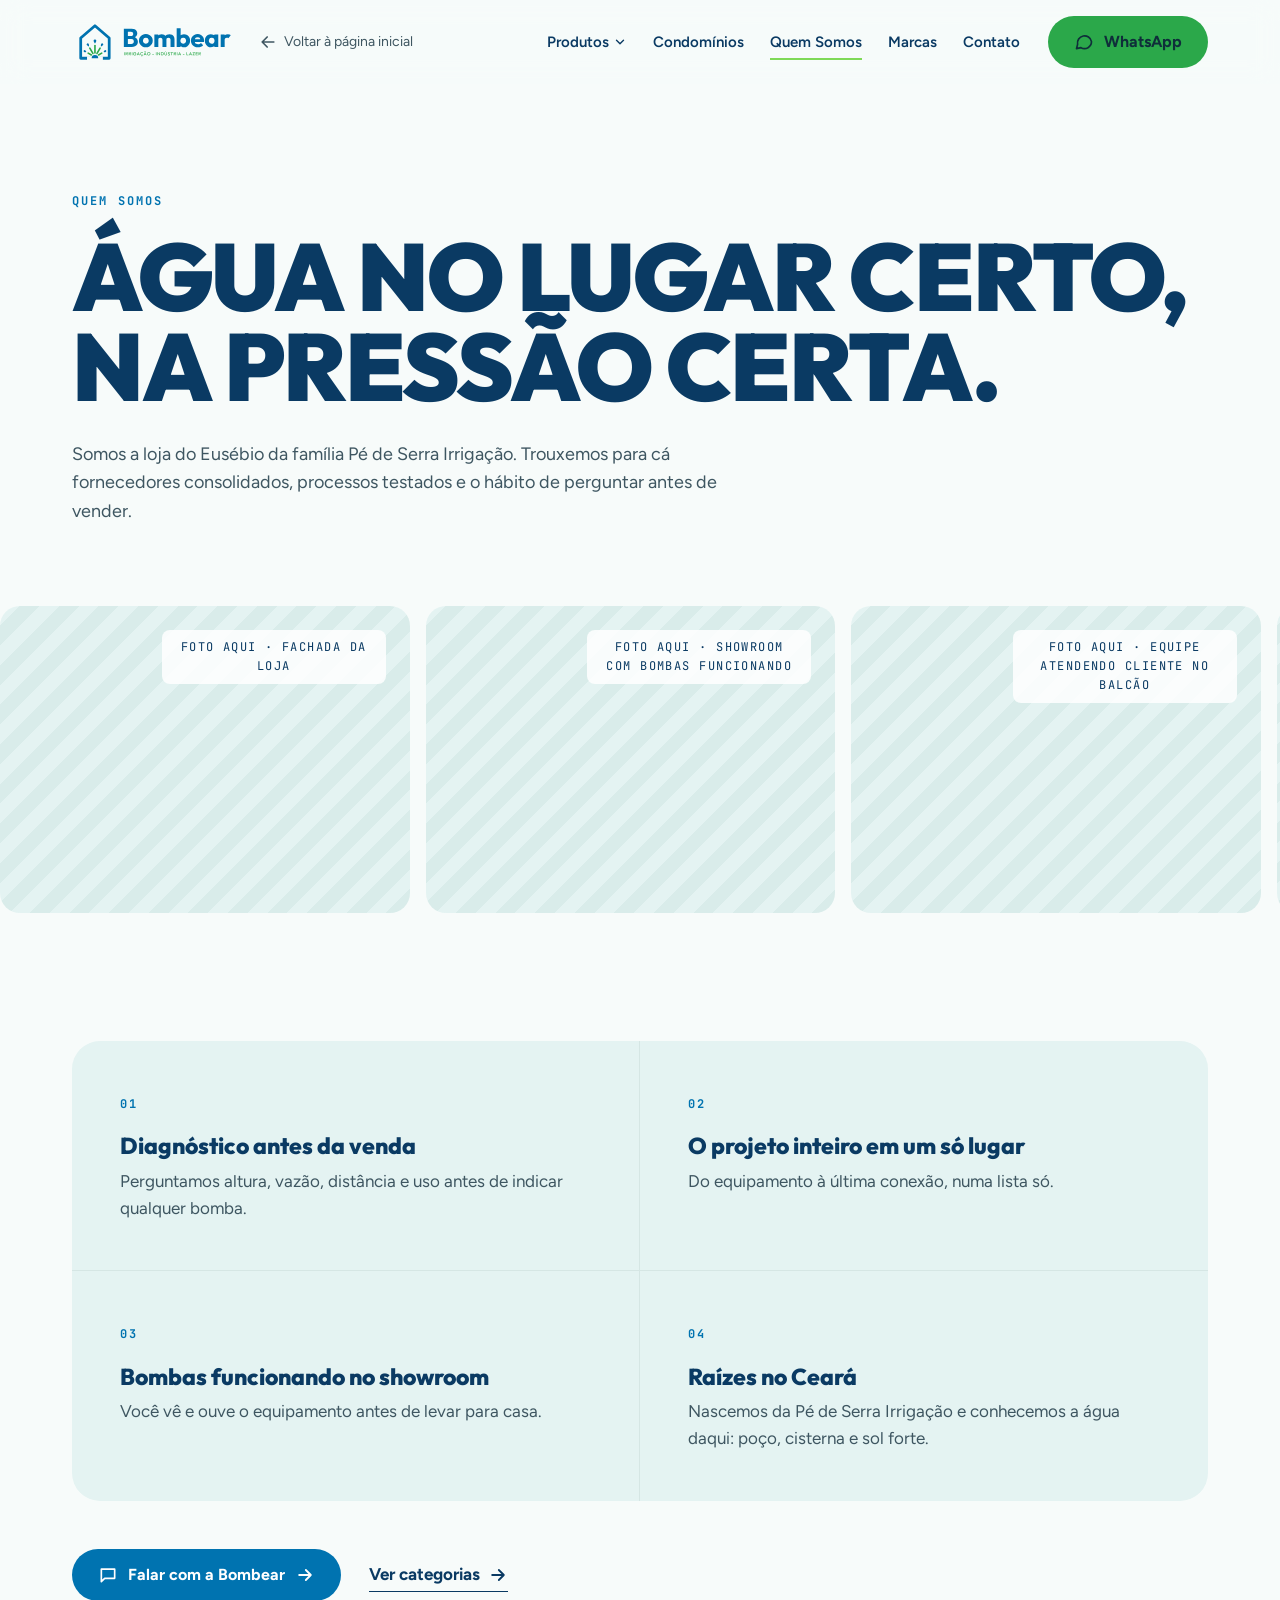
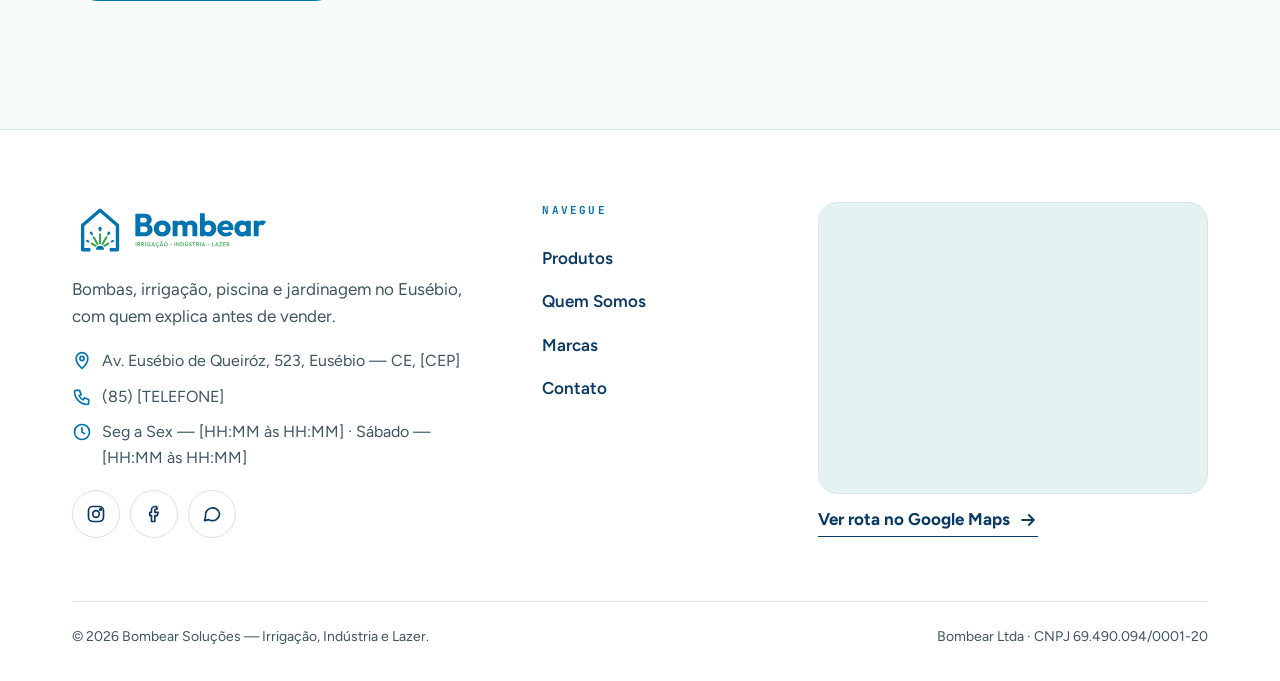
==== bombear-site/quem-somos.html @ bef69994 "Site institucional Bombear: home, Quem Somos e Condomínios Multipágina em HTML/CSS/JS puro, com todo" ====
<!doctype html>
<html lang="pt-BR">
<head>
<meta charset="utf-8">
<meta name="viewport" content="width=device-width, initial-scale=1">
<title>Quem somos · Bombear</title>
<meta name="description" content="A Bombear nasceu da Pé de Serra Irrigação.">
<link rel="icon" type="image/svg+xml" href="assets/img/simbolo-cor.svg">
<link rel="preconnect" href="https://fonts.googleapis.com">
<link rel="stylesheet" href="assets/css/style.css">
</head>
<body data-pagina="quemSomos">
<a class="sr-only" href="#conteudo">Pular para o conteúdo</a>
<div id="header"></div>
<main id="conteudo" tabindex="-1">
<noscript><p style="padding:120px 24px">Ative o JavaScript para ver o site da Bombear, ou fale com a gente pelo WhatsApp.</p></noscript>
</main>
<div id="rodape"></div>
<script src="assets/js/conteudo.js"></script>
<script src="assets/js/site.js"></script>
</body>
</html>
---- bombear-site/assets/css/style.css ----
/* Bombear — estilos.
   As cores e fontes NÃO se trocam aqui: ficam em assets/js/conteudo.js (tema)
   e chegam como variáveis CSS. Os valores abaixo são só o reserva caso o JS falhe. */

:root {
  --fundo: #F7FBFA; --fundo-suave: #E4F3F2; --rodape: #FFFFFF;
  --marinho: #0A3A63; --azul: #0073B0; --whatsapp: #2BA84A; --acento: #7ED957;
  --destaque: #2EC4D6; --texto: #3E5661; --grafite: #0F2E3A; --linha: #D5E6E4;
  --f-titulo: "Outfit", "Arial Black", sans-serif;
  --f-corpo: "Figtree", Arial, sans-serif;
  --f-mono: "JetBrains Mono", ui-monospace, monospace;
  --raio-g: 28px; --raio-m: 20px;
  --sombra: 0 24px 60px -24px rgba(10, 58, 99, .28);
  --gutter: clamp(16px, 4vw, 32px);
  --header-h: 84px;
}

*, *::before, *::after { box-sizing: border-box; }
html { scroll-behavior: smooth; scroll-padding-top: calc(var(--header-h) + 16px); -webkit-text-size-adjust: 100%; }
body { margin: 0; background: var(--fundo); color: var(--texto); font-family: var(--f-corpo); font-size: clamp(17px, 1.2vw, 19px); line-height: 1.6; overflow-x: hidden; }
img { max-width: 100%; display: block; }
a { color: inherit; }
button { font: inherit; }
:focus-visible { outline: 3px solid var(--azul); outline-offset: 3px; border-radius: 6px; }
.sr-only { position: absolute; width: 1px; height: 1px; overflow: hidden; clip: rect(0 0 0 0); white-space: nowrap; }

.container { width: 100%; max-width: 1200px; margin-inline: auto; padding-inline: var(--gutter); }
.secao { padding-block: clamp(72px, 10vw, 136px); }

/* ---------- Tipografia ---------- */
.titulo-g { font-family: var(--f-titulo); font-weight: 900; text-transform: uppercase; letter-spacing: -0.02em; line-height: .95; color: var(--marinho); margin: 0; font-size: clamp(44px, 7.4vw, 112px); }
.titulo-m { font-family: var(--f-titulo); font-weight: 900; text-transform: uppercase; letter-spacing: -0.015em; line-height: .98; color: var(--marinho); margin: 0; font-size: clamp(36px, 5.2vw, 76px); }
.titulo-p { font-family: var(--f-titulo); font-weight: 800; color: var(--marinho); margin: 0; font-size: clamp(20px, 1.8vw, 24px); line-height: 1.2; }
.eyebrow { font-family: var(--f-mono); font-size: 12px; font-weight: 700; letter-spacing: .18em; text-transform: uppercase; color: var(--azul); margin: 0 0 20px; display: inline-flex; align-items: center; gap: 12px; }
.eyebrow--traco::before { content: ""; width: 32px; height: 2px; background: var(--destaque); }
.lead { max-width: 38ch; font-size: clamp(18px, 1.4vw, 20px); margin: 0; }

/* ---------- Botões ---------- */
.btn { display: inline-flex; align-items: center; justify-content: center; gap: 10px; min-height: 52px; padding: 0 26px; border-radius: 999px; border: 0; font-weight: 700; font-size: 16px; text-decoration: none; cursor: pointer; transition: transform .25s ease, box-shadow .25s ease, background-color .25s; }
.btn:hover { transform: translateY(-2px); box-shadow: 0 12px 24px -12px rgba(10, 58, 99, .45); }
.btn .seta { transition: transform .25s ease; }
.btn:hover .seta { transform: translateX(4px); }
.btn--azul { background: var(--azul); color: #fff; }
.btn--whats { background: var(--whatsapp); color: var(--grafite); }
.btn--acento { background: var(--acento); color: var(--grafite); }
.btn--claro { background: #fff; color: var(--marinho); }
.link-seta { position: relative; display: inline-flex; align-items: center; gap: 8px; font-weight: 700; color: var(--marinho); text-decoration: none; padding: 12px 0; }
.link-seta::after { content: ""; position: absolute; left: 0; right: 0; bottom: 8px; height: 1px; background: currentColor; transform-origin: left; transition: transform .3s ease; }
.link-seta:hover::after { transform: scaleX(.4); }
.icone { width: 20px; height: 20px; flex-shrink: 0; }

/* ---------- Fotos e placeholders ---------- */
.foto { width: 100%; height: 100%; object-fit: cover; background: var(--fundo-suave); }
.foto-vazia { width: 100%; height: 100%; display: flex; align-items: flex-start; justify-content: flex-end; text-align: center; padding: 24px; background: repeating-linear-gradient(135deg, var(--fundo-suave) 0 14px, #d9ecea 14px 28px); color: var(--marinho); font-family: var(--f-mono); font-size: 12px; letter-spacing: .12em; text-transform: uppercase; }
.foto-vazia span { background: rgba(255,255,255,.85); padding: 8px 12px; border-radius: 8px; max-width: 32ch; }

/* ---------- Header ---------- */
.header { position: fixed; inset: 0 0 auto 0; z-index: 50; background: rgba(247, 251, 250, .78); -webkit-backdrop-filter: blur(14px); backdrop-filter: blur(14px); transition: box-shadow .3s, background-color .3s; }
.header.rolou { box-shadow: 0 10px 30px -18px rgba(10, 58, 99, .4); background: rgba(247, 251, 250, .92); }
.header__barra { display: flex; align-items: center; gap: 24px; height: var(--header-h); transition: height .3s ease; }
.header.rolou .header__barra { height: 68px; }
.header__logo img { height: 46px; width: auto; transition: height .3s; }
.header.rolou .header__logo img { height: 38px; }
.voltar { font-size: 14px; color: var(--texto); text-decoration: none; display: inline-flex; gap: 6px; align-items: center; padding: 10px 0; white-space: nowrap; }
.voltar:hover { color: var(--marinho); }
.nav { margin-left: auto; display: flex; align-items: center; gap: 28px; }
.nav__lista { list-style: none; display: flex; gap: 26px; margin: 0; padding: 0; }
.nav__item { position: relative; }
.nav__link { position: relative; display: inline-flex; align-items: center; gap: 4px; padding: 12px 0; font-weight: 600; font-size: 15px; color: var(--marinho); text-decoration: none; background: none; border: 0; cursor: pointer; }
.nav__link::after { content: ""; position: absolute; left: 0; right: 0; bottom: 6px; height: 2px; background: var(--acento); transform: scaleX(0); transform-origin: left; transition: transform .3s ease; }
.nav__link:hover::after, .nav__link[aria-current="page"]::after { transform: scaleX(1); }
.dropdown { position: absolute; top: 100%; left: -16px; min-width: 240px; background: #fff; border: 1px solid var(--linha); border-radius: var(--raio-m); box-shadow: var(--sombra); padding: 10px; list-style: none; margin: 0; opacity: 0; visibility: hidden; transform: translateY(8px); transition: .2s ease; }
.nav__item.aberto .dropdown { opacity: 1; visibility: visible; transform: none; }
.dropdown a { display: block; padding: 10px 14px; border-radius: 12px; text-decoration: none; color: var(--marinho); font-weight: 600; font-size: 15px; }
.dropdown a:hover, .dropdown a:focus-visible { background: var(--fundo-suave); }
.chevron { width: 14px; height: 14px; transition: transform .2s; }
.nav__item.aberto .chevron { transform: rotate(180deg); }
.hamburguer { display: none; margin-left: auto; width: 48px; height: 48px; border-radius: 50%; border: 1px solid var(--linha); background: #fff; color: var(--marinho); align-items: center; justify-content: center; cursor: pointer; }

.menu-mobile { position: fixed; inset: 0; z-index: 60; background: var(--marinho); color: #fff; padding: 24px var(--gutter) 40px; display: flex; flex-direction: column; gap: 24px; overflow-y: auto; opacity: 0; visibility: hidden; transition: .25s ease; }
.menu-mobile.aberto { opacity: 1; visibility: visible; }
.menu-mobile__topo { display: flex; justify-content: space-between; align-items: center; }
.menu-mobile__topo img { height: 40px; }
.menu-mobile__fechar { width: 48px; height: 48px; border-radius: 50%; border: 1px solid rgba(255,255,255,.3); background: none; color: #fff; cursor: pointer; }
.menu-mobile ul { list-style: none; margin: 0; padding: 0; display: flex; flex-direction: column; }
.menu-mobile a.grande { display: block; padding: 14px 0; font-family: var(--f-titulo); font-weight: 900; text-transform: uppercase; font-size: clamp(32px, 9vw, 48px); line-height: 1; color: #fff; text-decoration: none; border-bottom: 1px solid rgba(255,255,255,.12); }
.menu-mobile .sub { display: flex; flex-wrap: wrap; gap: 8px; padding: 12px 0 4px; }
.menu-mobile .sub a { font-size: 14px; color: var(--fundo-suave); text-decoration: none; border: 1px solid rgba(255,255,255,.25); border-radius: 999px; padding: 8px 14px; }

@media (max-width: 1020px) {
  .nav { display: none; }
  .hamburguer { display: inline-flex; }
  .header__barra .btn--whats { display: none; }
}

/* ---------- Hero (home) ---------- */
.hero { position: relative; min-height: 100vh; min-height: 100svh; display: flex; flex-direction: column; justify-content: center; padding-top: var(--header-h); overflow: hidden; }
.hero__fotos { position: absolute; inset: 0; z-index: 0; }
.hero__foto { position: absolute; inset: 0; opacity: 0; transition: opacity 1.2s ease; }
.hero__foto.ativa { opacity: 1; }
.hero__foto > * { animation: zoomLento 18s ease-in-out infinite alternate; }
@keyframes zoomLento { from { transform: scale(1); } to { transform: scale(1.08); } }
.hero__veu { position: absolute; inset: 0; z-index: 1; background: linear-gradient(90deg, var(--fundo) 0%, rgba(247,251,250,.92) 38%, rgba(247,251,250,.35) 72%, rgba(247,251,250,0) 100%); }
.hero__conteudo { position: relative; z-index: 2; padding-block: 48px 120px; }
.hero__linha1 { font-family: var(--f-titulo); font-weight: 800; text-transform: uppercase; letter-spacing: .02em; color: var(--texto); font-size: clamp(18px, 2.2vw, 30px); margin: 0 0 8px; }
.palavra-giro { display: grid; margin: 0 0 32px; }
.palavra-giro__item { grid-area: 1 / 1; justify-self: start; position: relative; padding-bottom: 14px; opacity: 0; transform: translateY(40%); filter: blur(10px); transition: opacity .7s ease, transform .7s ease, filter .7s ease; }
.palavra-giro__item.ativa { opacity: 1; transform: none; filter: none; }
.palavra-giro__item.saindo { opacity: 0; transform: translateY(-40%); filter: blur(10px); }
.palavra-giro__item::after { content: ""; position: absolute; left: 0; right: 0; bottom: 0; height: 4px; background: var(--destaque); transform: scaleX(0); transform-origin: left; transition: transform .9s ease .3s; }
.palavra-giro__item.ativa::after { transform: scaleX(1); }
.palavra-giro .titulo-g { font-size: clamp(52px, 11vw, 168px); }
.hero__acoes { display: flex; flex-wrap: wrap; align-items: center; gap: 12px 28px; margin-top: 36px; }
.role { position: absolute; z-index: 2; left: 50%; bottom: 28px; transform: translateX(-50%); display: flex; flex-direction: column; align-items: center; gap: 10px; font-family: var(--f-mono); font-size: 11px; letter-spacing: .3em; color: var(--marinho); text-decoration: none; }
.role__linha { width: 1px; height: 48px; background: var(--marinho); transform-origin: top; animation: pulsar 1.8s ease-in-out infinite; }
@keyframes pulsar { 0% { transform: scaleY(0); opacity: 1; } 70% { transform: scaleY(1); opacity: 1; } 100% { transform: scaleY(1); opacity: 0; } }

/* ---------- Categorias ---------- */
.vitrine { position: relative; height: clamp(360px, 42vw, 460px); border-radius: var(--raio-g); overflow: hidden; box-shadow: 0 40px 80px -40px rgba(10, 58, 99, .55); background: var(--marinho); }
.vitrine__foto { position: absolute; inset: 0; opacity: 0; transition: opacity .8s ease; }
.vitrine__foto.ativa { opacity: 1; }
.vitrine__veu { position: absolute; inset: 0; background: linear-gradient(0deg, rgba(10,58,99,.95) 0%, rgba(10,58,99,.55) 45%, rgba(10,58,99,.05) 100%); }
.vitrine__texto { position: absolute; left: clamp(24px, 4vw, 56px); right: clamp(24px, 4vw, 56px); bottom: clamp(24px, 4vw, 48px); color: #fff; transition: opacity .4s ease, transform .4s ease; }
.vitrine__texto.trocando { opacity: 0; transform: translateY(12px); }
.vitrine__num { font-family: var(--f-mono); font-size: 12px; letter-spacing: .18em; color: rgba(255,255,255,.75); }
.vitrine__titulo { font-family: var(--f-titulo); font-weight: 900; text-transform: uppercase; line-height: .95; letter-spacing: -0.02em; font-size: clamp(40px, 7vw, 96px); margin: 8px 0 10px; }
.vitrine__sub { color: rgba(255,255,255,.85); margin: 0 0 22px; }
.abas { display: flex; gap: 8px 28px; overflow-x: auto; scrollbar-width: none; margin-top: 20px; border-bottom: 1px solid var(--linha); }
.abas::-webkit-scrollbar { display: none; }
.aba { flex-shrink: 0; position: relative; background: none; border: 0; padding: 14px 4px; min-height: 48px; color: var(--texto); font-weight: 600; font-size: 16px; cursor: pointer; white-space: nowrap; }
.aba::after { content: ""; position: absolute; left: 0; right: 0; bottom: -1px; height: 3px; border-radius: 3px; background: var(--acento); transform: scaleX(0); transition: transform .3s ease; }
.aba[aria-selected="true"] { color: var(--marinho); font-weight: 700; }
.aba[aria-selected="true"]::after { transform: scaleX(1); }

/* ---------- Duas colunas (quem somos resumo / contato) ---------- */
.duas-col { display: grid; grid-template-columns: minmax(0, 55fr) minmax(0, 45fr); gap: clamp(32px, 6vw, 88px); align-items: center; }
@media (max-width: 860px) { .duas-col { grid-template-columns: minmax(0, 1fr); } }
.lista-num { list-style: none; margin: 32px 0 0; padding: 0; }
.lista-num li { display: grid; grid-template-columns: 48px minmax(0, 1fr); gap: 4px 16px; padding: 22px 0; border-top: 1px solid var(--linha); }
.lista-num li:last-child { border-bottom: 1px solid var(--linha); }
.lista-num .n { font-family: var(--f-mono); font-size: 13px; color: var(--azul); font-weight: 700; padding-top: 3px; }
.lista-num strong { color: var(--marinho); font-size: 18px; }
.lista-num p { grid-column: 2; margin: 0; font-size: 16px; }

.card-foto { position: relative; border-radius: 24px; overflow: hidden; aspect-ratio: 4 / 5; box-shadow: var(--sombra); }
.card-foto__veu { position: absolute; inset: 0; background: linear-gradient(0deg, rgba(10,58,99,.88), rgba(10,58,99,.1) 60%); }
.badge-local { position: absolute; top: 20px; left: 20px; display: inline-flex; align-items: center; gap: 8px; background: #fff; color: var(--marinho); border-radius: 999px; padding: 8px 14px; font-family: var(--f-mono); font-size: 12px; letter-spacing: .1em; }
.ponto { width: 8px; height: 8px; border-radius: 50%; background: var(--whatsapp); display: inline-block; }
.card-foto__numero { position: absolute; left: 28px; bottom: 28px; color: #fff; }
.card-foto__numero b { display: block; font-family: var(--f-titulo); font-weight: 900; font-size: clamp(88px, 11vw, 140px); line-height: .85; color: var(--destaque); }
.card-foto__numero span { display: block; font-family: var(--f-titulo); font-weight: 800; font-size: 32px; text-transform: uppercase; }
.card-foto__numero small { display: block; margin-top: 8px; font-family: var(--f-mono); font-size: 11px; letter-spacing: .18em; text-transform: uppercase; color: rgba(255,255,255,.85); }

/* ---------- Marcas ---------- */
.marcas-topo { display: flex; flex-wrap: wrap; justify-content: space-between; align-items: flex-end; gap: 16px 40px; margin-bottom: 36px; }
.marcas-grade { display: grid; grid-template-columns: repeat(auto-fill, minmax(150px, 1fr)); gap: 12px; }
.marca { height: 88px; border: 1px solid var(--linha); border-radius: 16px; background: #fff; display: flex; align-items: center; justify-content: center; padding: 16px; font-family: var(--f-titulo); font-weight: 800; color: var(--marinho); letter-spacing: .04em; text-transform: uppercase; font-size: 15px; }
.marca img { max-height: 44px; width: auto; }

/* ---------- Contato ---------- */
.sublinhado { position: relative; display: inline-block; z-index: 0; }
.sublinhado::after { content: ""; position: absolute; left: -2%; right: -2%; bottom: .06em; height: .2em; background: var(--destaque); z-index: -1; border-radius: 4px; }
.card-info { background: #fff; border-radius: 24px; padding: clamp(24px, 3vw, 40px); box-shadow: var(--sombra); border: 1px solid var(--linha); }
.card-info dl { margin: 0; }
.info-linha { padding: 18px 0; border-bottom: 1px solid var(--linha); }
.info-linha:first-child { padding-top: 0; }
.info-linha:last-child { border-bottom: 0; padding-bottom: 0; }
.info-linha dt { font-family: var(--f-mono); font-size: 11px; letter-spacing: .18em; text-transform: uppercase; color: var(--azul); font-weight: 700; margin-bottom: 4px; }
.info-linha dd { margin: 0; color: var(--marinho); font-weight: 600; overflow-wrap: anywhere; }
.info-linha dd a { text-decoration: none; }
.selo-aberto { display: inline-flex; align-items: center; gap: 8px; margin-top: 10px; padding: 6px 12px; border-radius: 999px; font-family: var(--f-mono); font-size: 11px; font-weight: 700; letter-spacing: .14em; text-transform: uppercase; }
.selo-aberto.aberto { background: #DDF3E2; color: #135A26; }
.selo-aberto.fechado { background: #EDEFF1; color: #4A5560; }
.selo-aberto.aberto .ponto { background: #2BA84A; }
.selo-aberto.fechado .ponto { background: #8A96A0; }

/* ---------- Subpáginas ---------- */
.topo-pagina { padding-top: calc(var(--header-h) + clamp(56px, 8vw, 104px)); padding-bottom: clamp(40px, 6vw, 72px); }
.faixa-fotos { overflow: hidden; padding-block: 8px 0; }
.faixa-fotos__trilho { display: flex; gap: 16px; width: max-content; animation: marquee 50s linear infinite; }
.faixa-fotos:hover .faixa-fotos__trilho { animation-play-state: paused; }
.faixa-fotos__item { width: clamp(260px, 32vw, 420px); aspect-ratio: 4 / 3; border-radius: var(--raio-m); overflow: hidden; flex-shrink: 0; }
@keyframes marquee { to { transform: translateX(-50%); } }
.pilares { display: grid; grid-template-columns: repeat(2, minmax(0, 1fr)); background: var(--fundo-suave); border-radius: var(--raio-g); overflow: hidden; }
.pilar { padding: clamp(28px, 4vw, 48px); border-bottom: 1px solid var(--linha); }
.pilar:nth-child(odd) { border-right: 1px solid var(--linha); }
.pilar:nth-last-child(-n+2) { border-bottom: 0; }
.pilar .n { font-family: var(--f-mono); font-size: 12px; color: var(--azul); font-weight: 700; letter-spacing: .14em; }
.pilar h3 { margin: 16px 0 8px; }
.pilar p { margin: 0; }
@media (max-width: 700px) {
  .pilares { grid-template-columns: minmax(0, 1fr); }
  .pilar:nth-child(odd) { border-right: 0; }
  .pilar:nth-last-child(2) { border-bottom: 1px solid var(--linha); }
}

/* Condomínios */
.hero-cond { position: relative; min-height: 92vh; min-height: 92svh; display: flex; align-items: flex-end; color: #fff; overflow: hidden; padding-top: var(--header-h); }
.hero-cond__foto { position: absolute; inset: 0; }
.hero-cond__veu { position: absolute; inset: 0; background: linear-gradient(0deg, rgba(10,58,99,.96) 0%, rgba(10,58,99,.78) 55%, rgba(10,58,99,.55) 100%); }
.hero-cond__simbolo { position: absolute; right: -120px; top: 12%; width: min(620px, 70vw); opacity: .08; pointer-events: none; }
.hero-cond .container { position: relative; padding-block: 64px clamp(56px, 8vw, 104px); }
.hero-cond .eyebrow { color: var(--destaque); }
.hero-cond .titulo-g { color: #fff; font-size: clamp(42px, 8vw, 116px); }
.hero-cond .lead { color: rgba(255,255,255,.88); max-width: 52ch; margin-top: 28px; }
.letra { display: inline-block; opacity: 0; transform: translateY(.4em); animation: letraEntra .6s cubic-bezier(.2,.7,.2,1) forwards; }
@keyframes letraEntra { to { opacity: 1; transform: none; } }
.areas { display: grid; grid-template-columns: repeat(auto-fit, minmax(min(100%, 300px), 1fr)); gap: 16px; margin-top: 40px; }
.area { background: #fff; border: 1px solid var(--linha); border-radius: var(--raio-m); padding: 28px; transition: transform .3s, box-shadow .3s; }
.area:hover { transform: translateY(-4px); box-shadow: var(--sombra); }
.area .n { font-family: var(--f-mono); font-size: 12px; color: var(--azul); font-weight: 700; }
.area h3 { margin: 14px 0 6px; }
.area p { margin: 0; font-size: 16px; }
.cta-card { max-width: 860px; margin-inline: auto; text-align: center; background: #fff; border-radius: 32px; padding: clamp(36px, 6vw, 72px) clamp(24px, 5vw, 64px); box-shadow: var(--sombra); border: 1px solid var(--linha); }
.cta-card img { width: 72px; margin: 0 auto 20px; }
.cta-card p { font-family: var(--f-titulo); font-weight: 800; color: var(--marinho); font-size: clamp(24px, 3vw, 36px); line-height: 1.15; margin: 0 0 28px; }

/* ---------- Rodapé ---------- */
.rodape { background: var(--rodape); padding-block: 72px 32px; border-top: 1px solid var(--linha); }
.rodape__grade { display: grid; grid-template-columns: minmax(0, 1.3fr) minmax(0, .7fr) minmax(0, 1.2fr); gap: 48px; }
@media (max-width: 900px) { .rodape__grade { grid-template-columns: minmax(0, 1fr); } }
.rodape__logo { height: 56px; width: auto; margin-bottom: 18px; }
.rodape p { margin: 0 0 18px; max-width: 40ch; }
.rodape__info { list-style: none; margin: 0; padding: 0; display: flex; flex-direction: column; gap: 10px; font-size: 16px; }
.rodape__info li { display: flex; gap: 10px; align-items: flex-start; }
.rodape__info .icone { margin-top: 3px; color: var(--azul); }
.sociais { display: flex; gap: 10px; margin-top: 20px; }
.sociais a { width: 48px; height: 48px; border-radius: 50%; border: 1px solid var(--linha); display: inline-flex; align-items: center; justify-content: center; color: var(--marinho); transition: background-color .2s, color .2s; }
.sociais a:hover { background: var(--marinho); color: #fff; }
.rodape__rotulo { font-family: var(--f-mono); font-size: 11px; letter-spacing: .2em; font-weight: 700; color: var(--azul); text-transform: uppercase; margin: 0 0 14px; }
.rodape__nav { list-style: none; margin: 0; padding: 0; }
.rodape__nav a { display: inline-block; padding: 8px 0; text-decoration: none; color: var(--marinho); font-weight: 600; }
.rodape__nav a:hover { text-decoration: underline; }
.mapa { width: 100%; aspect-ratio: 4 / 3; border: 1px solid var(--linha); border-radius: var(--raio-m); display: block; background: var(--fundo-suave); }
.rodape__base { margin-top: 56px; padding-top: 24px; border-top: 1px solid var(--linha); font-size: 14px; display: flex; flex-wrap: wrap; gap: 8px 24px; justify-content: space-between; }

/* ---------- Revelar ao rolar ---------- */
.revelar { opacity: 0; transform: translateY(28px); transition: opacity .8s ease, transform .8s ease; }
.revelar.visivel { opacity: 1; transform: none; }

/* ---------- Movimento reduzido ---------- */
@media (prefers-reduced-motion: reduce) {
  html { scroll-behavior: auto; }
  *, *::before, *::after { animation: none !important; transition: none !important; }
  .revelar, .letra { opacity: 1 !important; transform: none !important; }
  .faixa-fotos { overflow-x: auto; }
}

/* Link "pular para o conteúdo" aparece ao receber foco pelo teclado */
.sr-only:focus { position: fixed; top: 12px; left: 12px; width: auto; height: auto; clip: auto; z-index: 100; background: #fff; color: var(--marinho); padding: 12px 18px; border-radius: 999px; box-shadow: var(--sombra); }
.hero__foto .foto-vazia, .hero-cond__foto .foto-vazia { padding-top: calc(var(--header-h) + 24px); }
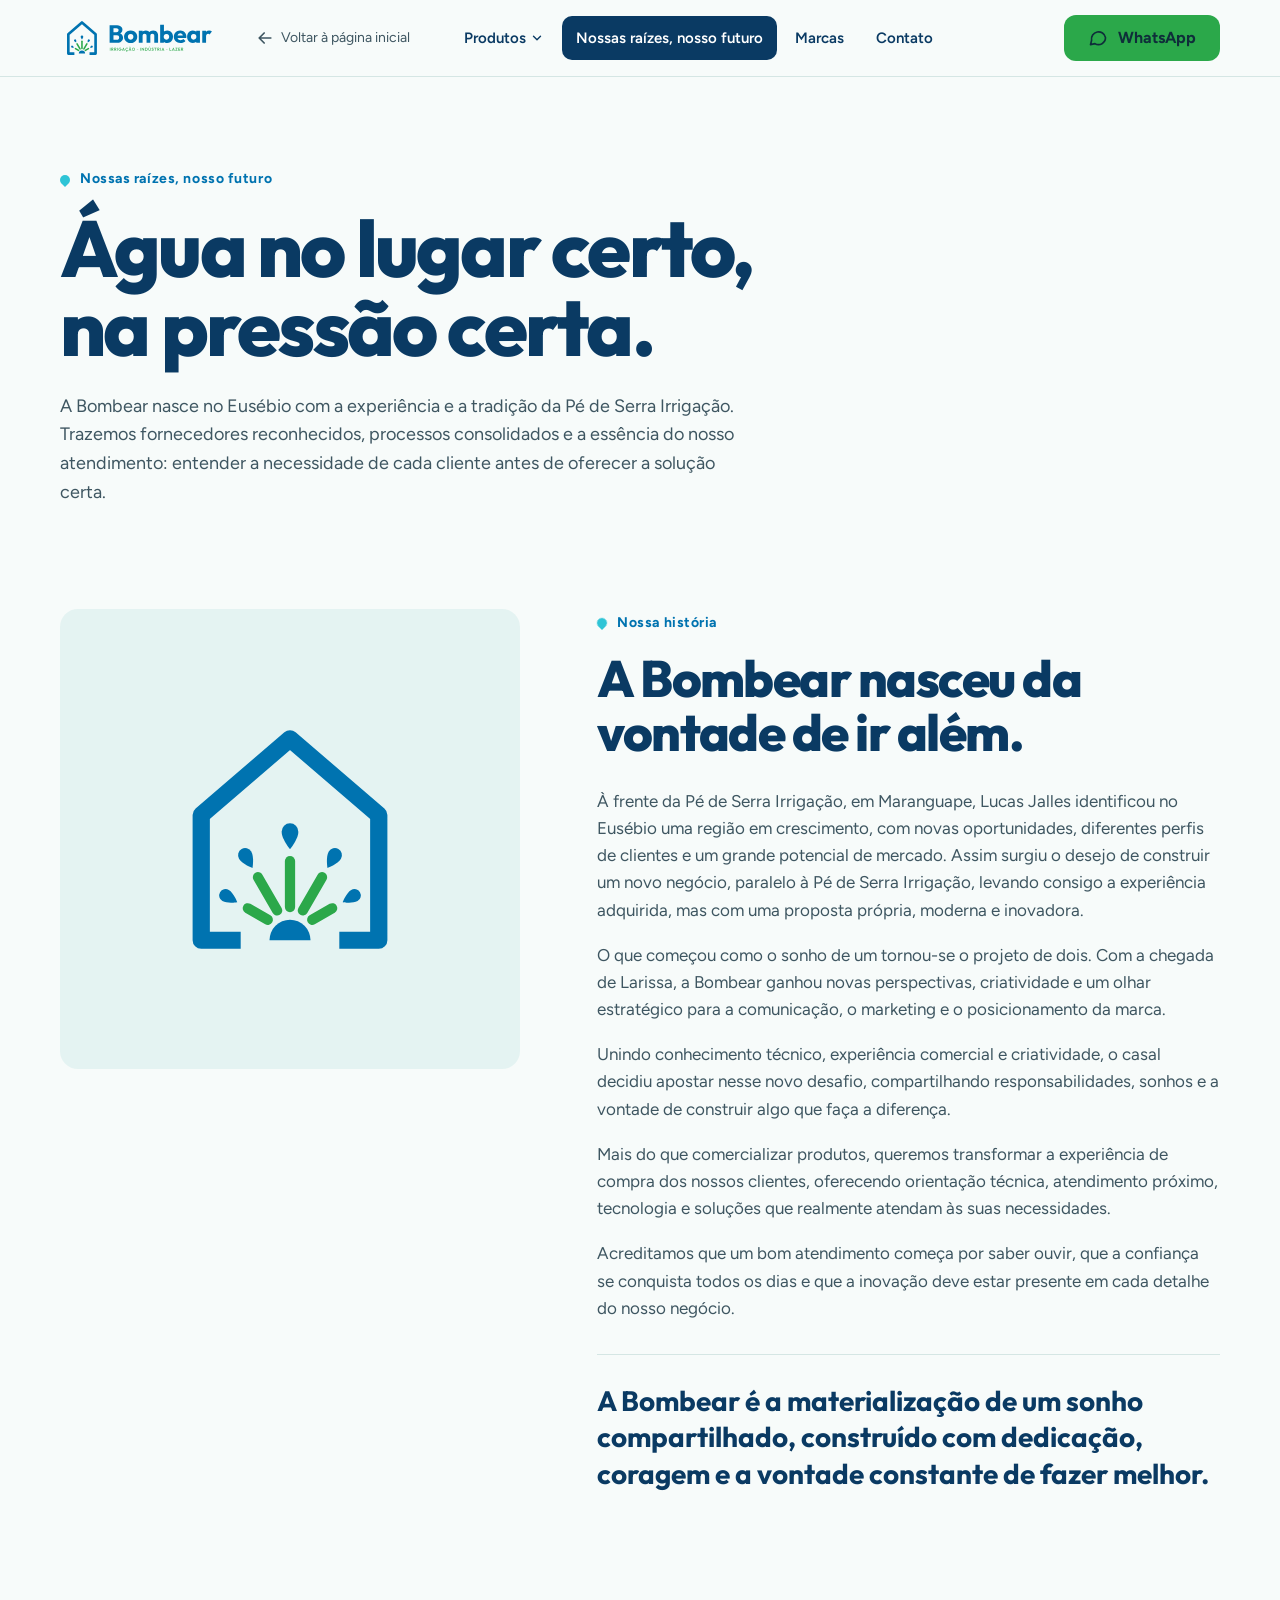
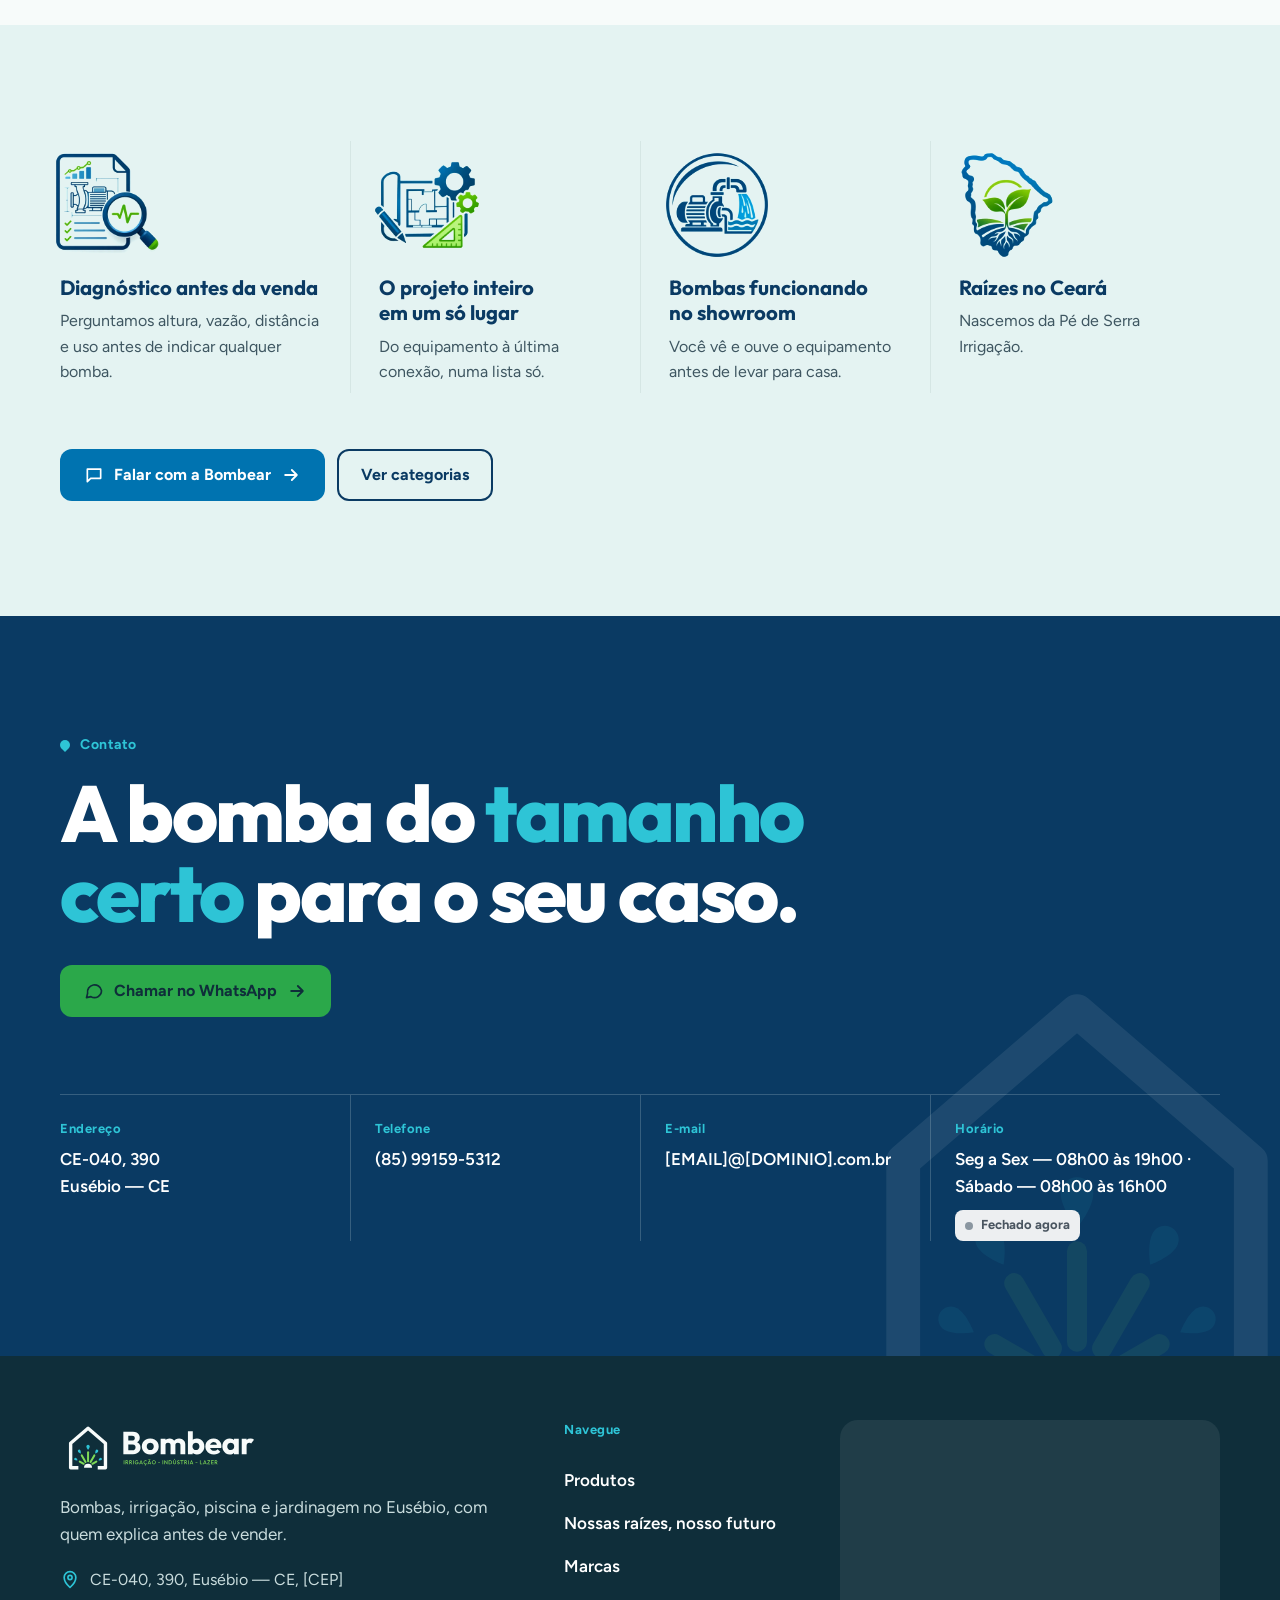
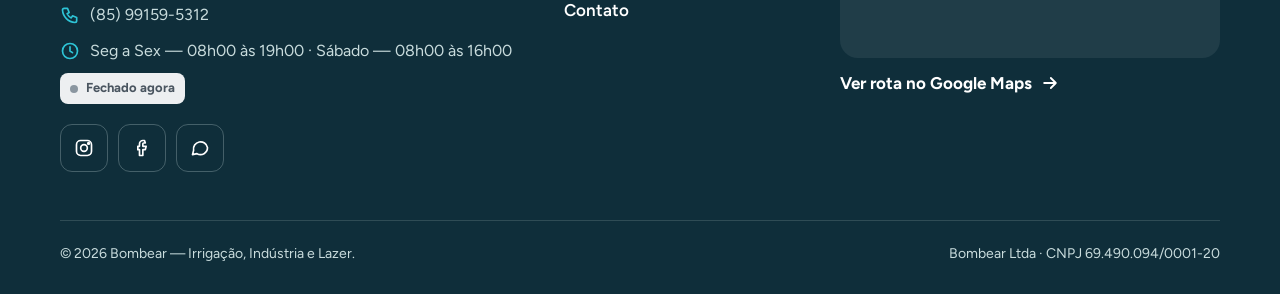
==== commit cd64ff59: "Site Bombear: WhatsApp (85) 99159-5312 e seção "Nossas raízes, nosso futuro" - Todos os botões de Wh" ====
--- a/bombear-site/quem-somos.html
+++ b/bombear-site/quem-somos.html
@@ -3,7 +3,7 @@
 <head>
 <meta charset="utf-8">
 <meta name="viewport" content="width=device-width, initial-scale=1">
-<title>Quem somos · Bombear</title>
+<title>Nossas raízes, nosso futuro · Bombear</title>
 <meta name="description" content="A Bombear nasceu da Pé de Serra Irrigação.">
 <link rel="icon" type="image/svg+xml" href="assets/img/simbolo-cor.svg">
 <link rel="preconnect" href="https://fonts.googleapis.com">
--- a/bombear-site/assets/css/style.css
+++ b/bombear-site/assets/css/style.css
@@ -1,251 +1,333 @@
 /* Bombear — estilos.
-   As cores e fontes NÃO se trocam aqui: ficam em assets/js/conteudo.js (tema)
-   e chegam como variáveis CSS. Os valores abaixo são só o reserva caso o JS falhe. */
+   Cores e fontes NÃO se trocam aqui: ficam em assets/js/conteudo.js (tema)
+   e chegam como variáveis CSS. Os valores abaixo são só reserva caso o JS falhe.
+
+   Direção: a casa do símbolo vira moldura de foto; a água vira movimento
+   (palavra que enche de baixo para cima, cano com fluxo, foto que sobe como nível d'água).
+   Títulos em caixa normal, botões com canto de 12px, fundo Espuma e rodapé Grafite. */
 
 :root {
-  --fundo: #F7FBFA; --fundo-suave: #E4F3F2; --rodape: #FFFFFF;
+  --fundo: #F7FBFA; --fundo-suave: #E4F3F2; --rodape: #0F2E3A;
   --marinho: #0A3A63; --azul: #0073B0; --whatsapp: #2BA84A; --acento: #7ED957;
   --destaque: #2EC4D6; --texto: #3E5661; --grafite: #0F2E3A; --linha: #D5E6E4;
   --f-titulo: "Outfit", "Arial Black", sans-serif;
   --f-corpo: "Figtree", Arial, sans-serif;
-  --f-mono: "JetBrains Mono", ui-monospace, monospace;
-  --raio-g: 28px; --raio-m: 20px;
-  --sombra: 0 24px 60px -24px rgba(10, 58, 99, .28);
-  --gutter: clamp(16px, 4vw, 32px);
-  --header-h: 84px;
+  --raio: 12px; --raio-g: 18px;
+  --gutter: clamp(16px, 4vw, 40px);
+  --header-h: 76px;
+  --casa: polygon(0% 100%, 0% 40%, 50% 0%, 100% 40%, 100% 100%);
 }
 
 *, *::before, *::after { box-sizing: border-box; }
 html { scroll-behavior: smooth; scroll-padding-top: calc(var(--header-h) + 16px); -webkit-text-size-adjust: 100%; }
-body { margin: 0; background: var(--fundo); color: var(--texto); font-family: var(--f-corpo); font-size: clamp(17px, 1.2vw, 19px); line-height: 1.6; overflow-x: hidden; }
+body { margin: 0; background: var(--fundo); color: var(--texto); font-family: var(--f-corpo); font-size: clamp(17px, 1.15vw, 19px); line-height: 1.6; overflow-x: hidden; }
 img { max-width: 100%; display: block; }
 a { color: inherit; }
-button { font: inherit; }
+button { font: inherit; color: inherit; }
 :focus-visible { outline: 3px solid var(--azul); outline-offset: 3px; border-radius: 6px; }
 .sr-only { position: absolute; width: 1px; height: 1px; overflow: hidden; clip: rect(0 0 0 0); white-space: nowrap; }
-
-.container { width: 100%; max-width: 1200px; margin-inline: auto; padding-inline: var(--gutter); }
-.secao { padding-block: clamp(72px, 10vw, 136px); }
-
-/* ---------- Tipografia ---------- */
-.titulo-g { font-family: var(--f-titulo); font-weight: 900; text-transform: uppercase; letter-spacing: -0.02em; line-height: .95; color: var(--marinho); margin: 0; font-size: clamp(44px, 7.4vw, 112px); }
-.titulo-m { font-family: var(--f-titulo); font-weight: 900; text-transform: uppercase; letter-spacing: -0.015em; line-height: .98; color: var(--marinho); margin: 0; font-size: clamp(36px, 5.2vw, 76px); }
-.titulo-p { font-family: var(--f-titulo); font-weight: 800; color: var(--marinho); margin: 0; font-size: clamp(20px, 1.8vw, 24px); line-height: 1.2; }
-.eyebrow { font-family: var(--f-mono); font-size: 12px; font-weight: 700; letter-spacing: .18em; text-transform: uppercase; color: var(--azul); margin: 0 0 20px; display: inline-flex; align-items: center; gap: 12px; }
-.eyebrow--traco::before { content: ""; width: 32px; height: 2px; background: var(--destaque); }
-.lead { max-width: 38ch; font-size: clamp(18px, 1.4vw, 20px); margin: 0; }
-
-/* ---------- Botões ---------- */
-.btn { display: inline-flex; align-items: center; justify-content: center; gap: 10px; min-height: 52px; padding: 0 26px; border-radius: 999px; border: 0; font-weight: 700; font-size: 16px; text-decoration: none; cursor: pointer; transition: transform .25s ease, box-shadow .25s ease, background-color .25s; }
-.btn:hover { transform: translateY(-2px); box-shadow: 0 12px 24px -12px rgba(10, 58, 99, .45); }
+.sr-only:focus { position: fixed; top: 12px; left: 12px; width: auto; height: auto; clip: auto; z-index: 100; background: #fff; color: var(--marinho); padding: 12px 18px; border-radius: var(--raio); }
+
+.container { width: 100%; max-width: 1240px; margin-inline: auto; padding-inline: var(--gutter); }
+.secao { padding-block: clamp(64px, 9vw, 120px); }
+
+/* ---------- Tipografia: caixa normal, peso 800, sem gritar ---------- */
+.titulo-g, .titulo-m, .titulo-p { font-family: var(--f-titulo); color: var(--marinho); margin: 0; text-wrap: balance; }
+.titulo-g { font-weight: 800; letter-spacing: -0.035em; line-height: 1; font-size: clamp(44px, 6.2vw, 92px); }
+.titulo-m { font-weight: 800; letter-spacing: -0.03em; line-height: 1.05; font-size: clamp(32px, 4vw, 56px); }
+.titulo-p { font-weight: 700; font-size: clamp(20px, 1.6vw, 23px); line-height: 1.25; }
+.rotulo { display: inline-flex; align-items: center; gap: 10px; margin: 0 0 18px; font-weight: 700; font-size: 14px; letter-spacing: .04em; color: var(--azul); }
+.rotulo::before { content: ""; width: 10px; height: 10px; background: var(--destaque); border-radius: 50% 50% 50% 0; transform: rotate(-45deg); flex-shrink: 0; }
+.lead { max-width: 46ch; font-size: clamp(18px, 1.35vw, 20px); margin: 0; }
+
+/* ---------- Botões: retângulo de canto 12px ---------- */
+.btn { display: inline-flex; align-items: center; justify-content: center; gap: 10px; min-height: 52px; padding: 0 22px; border-radius: var(--raio); border: 2px solid transparent; font-weight: 700; font-size: 16px; text-decoration: none; cursor: pointer; transition: background-color .2s, color .2s, border-color .2s; }
 .btn .seta { transition: transform .25s ease; }
 .btn:hover .seta { transform: translateX(4px); }
 .btn--azul { background: var(--azul); color: #fff; }
+.btn--azul:hover { background: var(--marinho); }
 .btn--whats { background: var(--whatsapp); color: var(--grafite); }
-.btn--acento { background: var(--acento); color: var(--grafite); }
+.btn--whats:hover { background: var(--acento); }
+.btn--contorno { border-color: var(--marinho); color: var(--marinho); background: transparent; }
+.btn--contorno:hover { background: var(--marinho); color: #fff; }
 .btn--claro { background: #fff; color: var(--marinho); }
-.link-seta { position: relative; display: inline-flex; align-items: center; gap: 8px; font-weight: 700; color: var(--marinho); text-decoration: none; padding: 12px 0; }
-.link-seta::after { content: ""; position: absolute; left: 0; right: 0; bottom: 8px; height: 1px; background: currentColor; transform-origin: left; transition: transform .3s ease; }
-.link-seta:hover::after { transform: scaleX(.4); }
+.btn--claro:hover { background: var(--fundo-suave); }
+.link-seta { display: inline-flex; align-items: center; gap: 8px; font-weight: 700; color: var(--azul); text-decoration: none; padding: 12px 0; }
+.link-seta:hover { color: var(--marinho); }
+.link-seta:hover .seta { transform: translateX(4px); }
 .icone { width: 20px; height: 20px; flex-shrink: 0; }
+.icone.seta { transition: transform .25s ease; }
 
 /* ---------- Fotos e placeholders ---------- */
 .foto { width: 100%; height: 100%; object-fit: cover; background: var(--fundo-suave); }
-.foto-vazia { width: 100%; height: 100%; display: flex; align-items: flex-start; justify-content: flex-end; text-align: center; padding: 24px; background: repeating-linear-gradient(135deg, var(--fundo-suave) 0 14px, #d9ecea 14px 28px); color: var(--marinho); font-family: var(--f-mono); font-size: 12px; letter-spacing: .12em; text-transform: uppercase; }
-.foto-vazia span { background: rgba(255,255,255,.85); padding: 8px 12px; border-radius: 8px; max-width: 32ch; }
-
-/* ---------- Header ---------- */
-.header { position: fixed; inset: 0 0 auto 0; z-index: 50; background: rgba(247, 251, 250, .78); -webkit-backdrop-filter: blur(14px); backdrop-filter: blur(14px); transition: box-shadow .3s, background-color .3s; }
-.header.rolou { box-shadow: 0 10px 30px -18px rgba(10, 58, 99, .4); background: rgba(247, 251, 250, .92); }
-.header__barra { display: flex; align-items: center; gap: 24px; height: var(--header-h); transition: height .3s ease; }
-.header.rolou .header__barra { height: 68px; }
-.header__logo img { height: 46px; width: auto; transition: height .3s; }
-.header.rolou .header__logo img { height: 38px; }
+.foto-vazia { width: 100%; height: 100%; display: flex; align-items: flex-end; justify-content: flex-start; padding: 20px; background: repeating-linear-gradient(135deg, var(--fundo-suave) 0 14px, #d9ecea 14px 28px); color: var(--marinho); font-size: 13px; font-weight: 600; }
+.foto-vazia span { background: rgba(255,255,255,.9); padding: 8px 12px; border-radius: 8px; max-width: 32ch; }
+
+/* ---------- Header: sólido, menu junto ao logo ---------- */
+.header { position: fixed; inset: 0 0 auto 0; z-index: 50; background: var(--fundo); border-bottom: 1px solid var(--linha); transition: box-shadow .3s; }
+.header.rolou { box-shadow: 0 8px 24px -16px rgba(10, 58, 99, .35); }
+.header__barra { display: flex; align-items: center; gap: 40px; height: var(--header-h); transition: height .3s ease; }
+.header.rolou .header__barra { height: 64px; }
+.header__logo img { height: 44px; width: auto; transition: height .3s; }
+.header.rolou .header__logo img { height: 36px; }
 .voltar { font-size: 14px; color: var(--texto); text-decoration: none; display: inline-flex; gap: 6px; align-items: center; padding: 10px 0; white-space: nowrap; }
 .voltar:hover { color: var(--marinho); }
-.nav { margin-left: auto; display: flex; align-items: center; gap: 28px; }
-.nav__lista { list-style: none; display: flex; gap: 26px; margin: 0; padding: 0; }
+.nav { display: flex; align-items: center; flex: 1; }
+.nav__lista { list-style: none; display: flex; gap: 4px; margin: 0; padding: 0; }
 .nav__item { position: relative; }
-.nav__link { position: relative; display: inline-flex; align-items: center; gap: 4px; padding: 12px 0; font-weight: 600; font-size: 15px; color: var(--marinho); text-decoration: none; background: none; border: 0; cursor: pointer; }
-.nav__link::after { content: ""; position: absolute; left: 0; right: 0; bottom: 6px; height: 2px; background: var(--acento); transform: scaleX(0); transform-origin: left; transition: transform .3s ease; }
-.nav__link:hover::after, .nav__link[aria-current="page"]::after { transform: scaleX(1); }
-.dropdown { position: absolute; top: 100%; left: -16px; min-width: 240px; background: #fff; border: 1px solid var(--linha); border-radius: var(--raio-m); box-shadow: var(--sombra); padding: 10px; list-style: none; margin: 0; opacity: 0; visibility: hidden; transform: translateY(8px); transition: .2s ease; }
-.nav__item.aberto .dropdown { opacity: 1; visibility: visible; transform: none; }
-.dropdown a { display: block; padding: 10px 14px; border-radius: 12px; text-decoration: none; color: var(--marinho); font-weight: 600; font-size: 15px; }
+.nav__link { display: inline-flex; align-items: center; gap: 4px; padding: 10px 14px; border-radius: 10px; font-weight: 600; font-size: 15px; color: var(--marinho); text-decoration: none; background: none; border: 0; cursor: pointer; transition: background-color .2s; }
+.nav__link:hover, .nav__item.aberto > .nav__link { background: var(--fundo-suave); }
+.nav__link[aria-current="page"] { background: var(--marinho); color: #fff; }
+.nav .btn--whats { margin-left: auto; min-height: 46px; }
+.dropdown { position: absolute; top: calc(100% + 6px); left: 0; min-width: 260px; background: #fff; border: 1px solid var(--linha); border-radius: var(--raio-g); box-shadow: 0 20px 40px -20px rgba(10,58,99,.35); padding: 8px; list-style: none; margin: 0; display: none; }
+.nav__item.aberto .dropdown { display: block; }
+.dropdown a { display: flex; align-items: center; gap: 10px; padding: 10px 12px; border-radius: 10px; text-decoration: none; color: var(--marinho); font-weight: 600; font-size: 15px; }
+.dropdown a::before { content: ""; width: 7px; height: 7px; background: var(--destaque); border-radius: 50% 50% 50% 0; transform: rotate(-45deg); }
 .dropdown a:hover, .dropdown a:focus-visible { background: var(--fundo-suave); }
 .chevron { width: 14px; height: 14px; transition: transform .2s; }
 .nav__item.aberto .chevron { transform: rotate(180deg); }
-.hamburguer { display: none; margin-left: auto; width: 48px; height: 48px; border-radius: 50%; border: 1px solid var(--linha); background: #fff; color: var(--marinho); align-items: center; justify-content: center; cursor: pointer; }
-
-.menu-mobile { position: fixed; inset: 0; z-index: 60; background: var(--marinho); color: #fff; padding: 24px var(--gutter) 40px; display: flex; flex-direction: column; gap: 24px; overflow-y: auto; opacity: 0; visibility: hidden; transition: .25s ease; }
-.menu-mobile.aberto { opacity: 1; visibility: visible; }
+.hamburguer { display: none; margin-left: auto; width: 48px; height: 48px; border-radius: var(--raio); border: 1px solid var(--linha); background: #fff; color: var(--marinho); align-items: center; justify-content: center; cursor: pointer; }
+
+.menu-mobile { position: fixed; inset: 0; z-index: 60; background: var(--fundo); padding: 20px var(--gutter) 40px; display: flex; flex-direction: column; gap: 24px; overflow-y: auto; transform: translateY(-100%); visibility: hidden; transition: transform .45s cubic-bezier(.7,0,.2,1), visibility .45s; }
+.menu-mobile.aberto { transform: none; visibility: visible; }
 .menu-mobile__topo { display: flex; justify-content: space-between; align-items: center; }
 .menu-mobile__topo img { height: 40px; }
-.menu-mobile__fechar { width: 48px; height: 48px; border-radius: 50%; border: 1px solid rgba(255,255,255,.3); background: none; color: #fff; cursor: pointer; }
-.menu-mobile ul { list-style: none; margin: 0; padding: 0; display: flex; flex-direction: column; }
-.menu-mobile a.grande { display: block; padding: 14px 0; font-family: var(--f-titulo); font-weight: 900; text-transform: uppercase; font-size: clamp(32px, 9vw, 48px); line-height: 1; color: #fff; text-decoration: none; border-bottom: 1px solid rgba(255,255,255,.12); }
+.menu-mobile__fechar { width: 48px; height: 48px; border-radius: var(--raio); border: 1px solid var(--linha); background: #fff; color: var(--marinho); cursor: pointer; display: inline-flex; align-items: center; justify-content: center; }
+.menu-mobile ul { list-style: none; margin: 0; padding: 0; }
+.menu-mobile a.grande { display: block; padding: 16px 0; font-family: var(--f-titulo); font-weight: 800; letter-spacing: -0.02em; font-size: clamp(30px, 8vw, 42px); line-height: 1.05; color: var(--marinho); text-decoration: none; border-bottom: 1px solid var(--linha); }
 .menu-mobile .sub { display: flex; flex-wrap: wrap; gap: 8px; padding: 12px 0 4px; }
-.menu-mobile .sub a { font-size: 14px; color: var(--fundo-suave); text-decoration: none; border: 1px solid rgba(255,255,255,.25); border-radius: 999px; padding: 8px 14px; }
+.menu-mobile .sub a { font-size: 14px; font-weight: 600; color: var(--marinho); text-decoration: none; background: var(--fundo-suave); border-radius: 10px; padding: 8px 12px; }
 
 @media (max-width: 1020px) {
   .nav { display: none; }
   .hamburguer { display: inline-flex; }
-  .header__barra .btn--whats { display: none; }
-}
-
-/* ---------- Hero (home) ---------- */
-.hero { position: relative; min-height: 100vh; min-height: 100svh; display: flex; flex-direction: column; justify-content: center; padding-top: var(--header-h); overflow: hidden; }
-.hero__fotos { position: absolute; inset: 0; z-index: 0; }
-.hero__foto { position: absolute; inset: 0; opacity: 0; transition: opacity 1.2s ease; }
-.hero__foto.ativa { opacity: 1; }
-.hero__foto > * { animation: zoomLento 18s ease-in-out infinite alternate; }
-@keyframes zoomLento { from { transform: scale(1); } to { transform: scale(1.08); } }
-.hero__veu { position: absolute; inset: 0; z-index: 1; background: linear-gradient(90deg, var(--fundo) 0%, rgba(247,251,250,.92) 38%, rgba(247,251,250,.35) 72%, rgba(247,251,250,0) 100%); }
-.hero__conteudo { position: relative; z-index: 2; padding-block: 48px 120px; }
-.hero__linha1 { font-family: var(--f-titulo); font-weight: 800; text-transform: uppercase; letter-spacing: .02em; color: var(--texto); font-size: clamp(18px, 2.2vw, 30px); margin: 0 0 8px; }
-.palavra-giro { display: grid; margin: 0 0 32px; }
-.palavra-giro__item { grid-area: 1 / 1; justify-self: start; position: relative; padding-bottom: 14px; opacity: 0; transform: translateY(40%); filter: blur(10px); transition: opacity .7s ease, transform .7s ease, filter .7s ease; }
-.palavra-giro__item.ativa { opacity: 1; transform: none; filter: none; }
-.palavra-giro__item.saindo { opacity: 0; transform: translateY(-40%); filter: blur(10px); }
-.palavra-giro__item::after { content: ""; position: absolute; left: 0; right: 0; bottom: 0; height: 4px; background: var(--destaque); transform: scaleX(0); transform-origin: left; transition: transform .9s ease .3s; }
-.palavra-giro__item.ativa::after { transform: scaleX(1); }
-.palavra-giro .titulo-g { font-size: clamp(52px, 11vw, 168px); }
-.hero__acoes { display: flex; flex-wrap: wrap; align-items: center; gap: 12px 28px; margin-top: 36px; }
-.role { position: absolute; z-index: 2; left: 50%; bottom: 28px; transform: translateX(-50%); display: flex; flex-direction: column; align-items: center; gap: 10px; font-family: var(--f-mono); font-size: 11px; letter-spacing: .3em; color: var(--marinho); text-decoration: none; }
-.role__linha { width: 1px; height: 48px; background: var(--marinho); transform-origin: top; animation: pulsar 1.8s ease-in-out infinite; }
-@keyframes pulsar { 0% { transform: scaleY(0); opacity: 1; } 70% { transform: scaleY(1); opacity: 1; } 100% { transform: scaleY(1); opacity: 0; } }
-
-/* ---------- Categorias ---------- */
-.vitrine { position: relative; height: clamp(360px, 42vw, 460px); border-radius: var(--raio-g); overflow: hidden; box-shadow: 0 40px 80px -40px rgba(10, 58, 99, .55); background: var(--marinho); }
-.vitrine__foto { position: absolute; inset: 0; opacity: 0; transition: opacity .8s ease; }
-.vitrine__foto.ativa { opacity: 1; }
-.vitrine__veu { position: absolute; inset: 0; background: linear-gradient(0deg, rgba(10,58,99,.95) 0%, rgba(10,58,99,.55) 45%, rgba(10,58,99,.05) 100%); }
-.vitrine__texto { position: absolute; left: clamp(24px, 4vw, 56px); right: clamp(24px, 4vw, 56px); bottom: clamp(24px, 4vw, 48px); color: #fff; transition: opacity .4s ease, transform .4s ease; }
-.vitrine__texto.trocando { opacity: 0; transform: translateY(12px); }
-.vitrine__num { font-family: var(--f-mono); font-size: 12px; letter-spacing: .18em; color: rgba(255,255,255,.75); }
-.vitrine__titulo { font-family: var(--f-titulo); font-weight: 900; text-transform: uppercase; line-height: .95; letter-spacing: -0.02em; font-size: clamp(40px, 7vw, 96px); margin: 8px 0 10px; }
-.vitrine__sub { color: rgba(255,255,255,.85); margin: 0 0 22px; }
-.abas { display: flex; gap: 8px 28px; overflow-x: auto; scrollbar-width: none; margin-top: 20px; border-bottom: 1px solid var(--linha); }
-.abas::-webkit-scrollbar { display: none; }
-.aba { flex-shrink: 0; position: relative; background: none; border: 0; padding: 14px 4px; min-height: 48px; color: var(--texto); font-weight: 600; font-size: 16px; cursor: pointer; white-space: nowrap; }
-.aba::after { content: ""; position: absolute; left: 0; right: 0; bottom: -1px; height: 3px; border-radius: 3px; background: var(--acento); transform: scaleX(0); transition: transform .3s ease; }
-.aba[aria-selected="true"] { color: var(--marinho); font-weight: 700; }
-.aba[aria-selected="true"]::after { transform: scaleX(1); }
-
-/* ---------- Duas colunas (quem somos resumo / contato) ---------- */
-.duas-col { display: grid; grid-template-columns: minmax(0, 55fr) minmax(0, 45fr); gap: clamp(32px, 6vw, 88px); align-items: center; }
-@media (max-width: 860px) { .duas-col { grid-template-columns: minmax(0, 1fr); } }
-.lista-num { list-style: none; margin: 32px 0 0; padding: 0; }
-.lista-num li { display: grid; grid-template-columns: 48px minmax(0, 1fr); gap: 4px 16px; padding: 22px 0; border-top: 1px solid var(--linha); }
-.lista-num li:last-child { border-bottom: 1px solid var(--linha); }
-.lista-num .n { font-family: var(--f-mono); font-size: 13px; color: var(--azul); font-weight: 700; padding-top: 3px; }
-.lista-num strong { color: var(--marinho); font-size: 18px; }
-.lista-num p { grid-column: 2; margin: 0; font-size: 16px; }
-
-.card-foto { position: relative; border-radius: 24px; overflow: hidden; aspect-ratio: 4 / 5; box-shadow: var(--sombra); }
-.card-foto__veu { position: absolute; inset: 0; background: linear-gradient(0deg, rgba(10,58,99,.88), rgba(10,58,99,.1) 60%); }
-.badge-local { position: absolute; top: 20px; left: 20px; display: inline-flex; align-items: center; gap: 8px; background: #fff; color: var(--marinho); border-radius: 999px; padding: 8px 14px; font-family: var(--f-mono); font-size: 12px; letter-spacing: .1em; }
-.ponto { width: 8px; height: 8px; border-radius: 50%; background: var(--whatsapp); display: inline-block; }
-.card-foto__numero { position: absolute; left: 28px; bottom: 28px; color: #fff; }
-.card-foto__numero b { display: block; font-family: var(--f-titulo); font-weight: 900; font-size: clamp(88px, 11vw, 140px); line-height: .85; color: var(--destaque); }
-.card-foto__numero span { display: block; font-family: var(--f-titulo); font-weight: 800; font-size: 32px; text-transform: uppercase; }
-.card-foto__numero small { display: block; margin-top: 8px; font-family: var(--f-mono); font-size: 11px; letter-spacing: .18em; text-transform: uppercase; color: rgba(255,255,255,.85); }
-
-/* ---------- Marcas ---------- */
-.marcas-topo { display: flex; flex-wrap: wrap; justify-content: space-between; align-items: flex-end; gap: 16px 40px; margin-bottom: 36px; }
-.marcas-grade { display: grid; grid-template-columns: repeat(auto-fill, minmax(150px, 1fr)); gap: 12px; }
-.marca { height: 88px; border: 1px solid var(--linha); border-radius: 16px; background: #fff; display: flex; align-items: center; justify-content: center; padding: 16px; font-family: var(--f-titulo); font-weight: 800; color: var(--marinho); letter-spacing: .04em; text-transform: uppercase; font-size: 15px; }
-.marca img { max-height: 44px; width: auto; }
-
-/* ---------- Contato ---------- */
-.sublinhado { position: relative; display: inline-block; z-index: 0; }
-.sublinhado::after { content: ""; position: absolute; left: -2%; right: -2%; bottom: .06em; height: .2em; background: var(--destaque); z-index: -1; border-radius: 4px; }
-.card-info { background: #fff; border-radius: 24px; padding: clamp(24px, 3vw, 40px); box-shadow: var(--sombra); border: 1px solid var(--linha); }
-.card-info dl { margin: 0; }
-.info-linha { padding: 18px 0; border-bottom: 1px solid var(--linha); }
-.info-linha:first-child { padding-top: 0; }
-.info-linha:last-child { border-bottom: 0; padding-bottom: 0; }
-.info-linha dt { font-family: var(--f-mono); font-size: 11px; letter-spacing: .18em; text-transform: uppercase; color: var(--azul); font-weight: 700; margin-bottom: 4px; }
-.info-linha dd { margin: 0; color: var(--marinho); font-weight: 600; overflow-wrap: anywhere; }
-.info-linha dd a { text-decoration: none; }
-.selo-aberto { display: inline-flex; align-items: center; gap: 8px; margin-top: 10px; padding: 6px 12px; border-radius: 999px; font-family: var(--f-mono); font-size: 11px; font-weight: 700; letter-spacing: .14em; text-transform: uppercase; }
+}
+
+/* ---------- Hero: texto à esquerda, foto dentro da casa do símbolo ---------- */
+.hero { padding-top: calc(var(--header-h) + clamp(40px, 6vw, 88px)); padding-bottom: clamp(56px, 7vw, 96px); overflow: hidden; }
+.hero__grade { display: grid; grid-template-columns: minmax(0, 1.05fr) minmax(0, .95fr); gap: clamp(32px, 5vw, 72px); align-items: center; }
+.hero__linha1 { display: block; font-family: var(--f-titulo); font-weight: 600; color: var(--texto); font-size: clamp(22px, 2.2vw, 32px); letter-spacing: -0.01em; margin-bottom: 4px; }
+/* Palavra que "enche de água": contorno vazio por baixo, cor sobe de baixo para cima */
+.agua { display: grid; margin-bottom: 28px; }
+.agua__item { grid-area: 1 / 1; position: relative; font-family: var(--f-titulo); font-weight: 800; letter-spacing: -0.04em; line-height: 1.02; font-size: clamp(56px, 8.4vw, 128px); color: transparent; -webkit-text-stroke: 2px var(--linha); visibility: hidden; padding-bottom: .06em; }
+.agua__item.ativa { visibility: visible; }
+.agua__cheia { position: absolute; inset: 0; color: var(--marinho); -webkit-text-stroke: 0; clip-path: inset(100% 0 0 0); transition: clip-path 1.1s cubic-bezier(.6,0,.2,1); }
+.agua__item.ativa.cheio .agua__cheia { clip-path: inset(0 0 0 0); }
+.agua__item.esvaziando .agua__cheia { clip-path: inset(0 0 100% 0); transition-duration: .5s; }
+.hero__acoes { display: flex; flex-wrap: wrap; align-items: center; gap: 12px 24px; margin-top: 32px; }
+.hero__selos { display: flex; flex-wrap: wrap; gap: 10px 24px; margin-top: 36px; padding-top: 24px; border-top: 1px solid var(--linha); font-size: 15px; font-weight: 600; color: var(--marinho); }
+.hero__selos span { display: inline-flex; align-items: center; gap: 8px; }
+.hero__selos .icone { color: var(--whatsapp); }
+
+.casa { position: relative; aspect-ratio: 86 / 92; width: 100%; max-width: 560px; justify-self: end; }
+.casa__contorno { position: absolute; inset: -14px; width: calc(100% + 28px); height: calc(100% + 28px); color: var(--destaque); pointer-events: none; }
+.casa__fotos { position: absolute; inset: 0; clip-path: var(--casa); background: var(--fundo-suave); }
+/* troca de foto: a nova sobe como nível d'água */
+.casa__foto { position: absolute; inset: 0; clip-path: inset(100% 0 0 0); transition: clip-path 1.2s cubic-bezier(.6,0,.2,1); }
+.casa__foto.ativa { clip-path: inset(0 0 0 0); z-index: 2; }
+.casa__foto.anterior { clip-path: inset(0 0 0 0); z-index: 1; transition: none; }
+.casa__legenda { position: absolute; left: 50%; bottom: 18px; transform: translateX(-50%); z-index: 3; background: #fff; color: var(--marinho); border-radius: 999px; padding: 6px 14px; font-size: 13px; font-weight: 700; white-space: nowrap; box-shadow: 0 8px 20px -10px rgba(10,58,99,.5); }
+
+@media (max-width: 860px) {
+  .hero__grade { grid-template-columns: minmax(0, 1fr); }
+  .casa { max-width: 420px; justify-self: center; order: -1; width: 82%; }
+}
+
+/* ---------- Categorias: painéis que se abrem (sanfona) ---------- */
+.cat-topo { display: flex; flex-wrap: wrap; justify-content: space-between; align-items: flex-end; gap: 16px 48px; margin-bottom: 36px; }
+.sanfona { display: flex; gap: 10px; height: clamp(420px, 40vw, 520px); }
+.painel { position: relative; flex: 0 1 76px; min-width: 56px; border-radius: var(--raio-g); overflow: hidden; background: var(--marinho); transition: flex-grow .6s cubic-bezier(.6,0,.2,1); }
+.painel.ativo { flex-grow: 1; }
+.painel:not(.ativo) .foto-vazia span { display: none; }
+.painel__foto { position: absolute; inset: 0; opacity: .35; transition: opacity .6s; }
+.painel.ativo .painel__foto { opacity: 1; }
+.painel__veu { position: absolute; inset: 0; background: linear-gradient(0deg, rgba(10,58,99,.95) 0%, rgba(10,58,99,.4) 55%, rgba(10,58,99,.15) 100%); }
+.painel__botao { position: absolute; inset: 0; width: 100%; background: none; border: 0; cursor: pointer; color: #fff; display: flex; align-items: flex-end; justify-content: center; padding: 20px 0; }
+.painel__botao span { writing-mode: vertical-rl; transform: rotate(180deg); font-family: var(--f-titulo); font-weight: 700; font-size: 19px; letter-spacing: .01em; white-space: nowrap; }
+.painel.ativo .painel__botao { pointer-events: none; opacity: 0; }
+.painel__conteudo { position: absolute; left: clamp(20px, 3vw, 40px); right: clamp(20px, 3vw, 40px); bottom: clamp(20px, 3vw, 36px); color: #fff; opacity: 0; transform: translateY(16px); transition: opacity .35s ease, transform .35s ease; pointer-events: none; }
+.painel.ativo .painel__conteudo { opacity: 1; transform: none; transition-delay: .35s; pointer-events: auto; }
+.painel__num { font-size: 14px; font-weight: 700; color: var(--destaque); }
+.painel__titulo { font-family: var(--f-titulo); font-weight: 800; letter-spacing: -0.03em; line-height: 1; font-size: clamp(36px, 4.6vw, 64px); margin: 6px 0 10px; }
+.painel__sub { margin: 0 0 22px; color: rgba(255,255,255,.88); max-width: 40ch; }
+
+@media (max-width: 800px) {
+  .sanfona { flex-direction: column; height: auto; }
+  .painel { flex: none; height: 64px; transition: height .5s cubic-bezier(.6,0,.2,1); }
+  .painel.ativo { height: 380px; }
+  .painel__botao { align-items: center; justify-content: flex-start; padding: 0 20px; }
+  .painel__botao span { writing-mode: horizontal-tb; transform: none; }
+}
+
+/* ---------- Quem somos: o atendimento como um cano com três conexões ---------- */
+.qs-topo { display: grid; grid-template-columns: minmax(0, 1fr) minmax(0, 1fr); gap: 24px 64px; align-items: end; margin-bottom: clamp(48px, 6vw, 80px); }
+@media (max-width: 860px) { .qs-topo { grid-template-columns: minmax(0, 1fr); } }
+.processo { list-style: none; margin: 0; padding: 0; display: grid; grid-template-columns: repeat(3, minmax(0, 1fr)); gap: 32px; position: relative; }
+.processo::before, .processo::after { content: ""; position: absolute; left: 28px; right: 28px; top: 23px; height: 10px; border-radius: 10px; }
+.processo::before { background: var(--linha); }
+.processo::after { background: repeating-linear-gradient(90deg, var(--destaque) 0 18px, transparent 18px 34px); background-size: 34px 100%; opacity: .9; animation: fluxo 1.4s linear infinite; height: 4px; top: 26px; }
+@keyframes fluxo { to { background-position: 34px 0; } }
+.processo li { position: relative; z-index: 1; }
+.conexao { width: 56px; height: 56px; border-radius: 50%; background: var(--marinho); color: #fff; display: flex; align-items: center; justify-content: center; font-family: var(--f-titulo); font-weight: 800; font-size: 20px; border: 6px solid var(--fundo-suave); margin-bottom: 22px; }
+.processo h3 { margin-bottom: 8px; }
+.processo p { margin: 0; font-size: 16px; max-width: 34ch; }
+@media (max-width: 760px) {
+  .processo { grid-template-columns: minmax(0, 1fr); gap: 28px; padding-left: 0; }
+  .processo::before { left: 23px; right: auto; top: 28px; bottom: 28px; width: 10px; height: auto; }
+  .processo::after { left: 26px; right: auto; top: 28px; bottom: 28px; width: 4px; height: auto; background: repeating-linear-gradient(180deg, var(--destaque) 0 18px, transparent 18px 34px); background-size: 100% 34px; animation-name: fluxoV; }
+  @keyframes fluxoV { to { background-position: 0 34px; } }
+  .processo li { display: grid; grid-template-columns: 56px minmax(0, 1fr); column-gap: 20px; }
+  .conexao { grid-row: span 2; margin-bottom: 0; }
+}
+
+/* ---------- Marcas: faixa de nomes ---------- */
+.marcas { border-block: 1px solid var(--linha); padding-block: clamp(40px, 5vw, 64px); }
+.marcas__grade { display: grid; grid-template-columns: minmax(0, .8fr) minmax(0, 2fr); gap: 24px 64px; align-items: center; }
+@media (max-width: 860px) { .marcas__grade { grid-template-columns: minmax(0, 1fr); } }
+.marcas__lista { list-style: none; margin: 0; padding: 0; display: flex; flex-wrap: wrap; gap: 10px; }
+.marca { display: inline-flex; align-items: center; min-height: 48px; padding: 0 18px; border-radius: var(--raio); background: #fff; border: 1px solid var(--linha); font-family: var(--f-titulo); font-weight: 700; color: var(--marinho); font-size: 16px; }
+.marca img { max-height: 30px; width: auto; }
+
+/* ---------- Contato: faixa escura com o símbolo ---------- */
+.contato { position: relative; overflow: hidden; background: var(--marinho); color: #E4F3F2; }
+.contato__simbolo { position: absolute; right: -6%; bottom: -18%; width: min(560px, 60vw); opacity: .08; pointer-events: none; }
+.contato .rotulo { color: var(--destaque); }
+.contato .titulo-g { color: #fff; max-width: 14ch; }
+.contato .titulo-g em { font-style: normal; color: var(--destaque); }
+.contato .lead { color: #E4F3F2; margin-top: 24px; }
+.contato__acoes { display: flex; flex-wrap: wrap; gap: 12px; margin-top: 32px; }
+.contato__info { margin: clamp(48px, 6vw, 80px) 0 0; display: grid; grid-template-columns: repeat(4, minmax(0, 1fr)); border-top: 1px solid rgba(228,243,242,.2); position: relative; }
+.contato__info > div { padding: 24px 24px 0 0; }
+.contato__info > div + div { padding-left: 24px; border-left: 1px solid rgba(228,243,242,.2); }
+.contato__info dt { font-size: 13px; font-weight: 700; letter-spacing: .04em; color: var(--destaque); margin-bottom: 6px; }
+.contato__info dd { margin: 0; color: #fff; font-weight: 600; overflow-wrap: anywhere; }
+.contato__info a { text-decoration: none; }
+@media (max-width: 860px) {
+  .contato__info { grid-template-columns: repeat(2, minmax(0, 1fr)); }
+  .contato__info > div:nth-child(3) { border-left: 0; padding-left: 0; }
+}
+@media (max-width: 480px) {
+  .contato__info { grid-template-columns: minmax(0, 1fr); }
+  .contato__info > div + div { border-left: 0; padding-left: 0; }
+}
+.selo-aberto { display: inline-flex; align-items: center; gap: 8px; margin-top: 10px; padding: 5px 10px; border-radius: 8px; font-size: 13px; font-weight: 700; }
+.selo-aberto .ponto { width: 8px; height: 8px; border-radius: 50%; }
 .selo-aberto.aberto { background: #DDF3E2; color: #135A26; }
+.selo-aberto.aberto .ponto { background: #2BA84A; }
 .selo-aberto.fechado { background: #EDEFF1; color: #4A5560; }
-.selo-aberto.aberto .ponto { background: #2BA84A; }
 .selo-aberto.fechado .ponto { background: #8A96A0; }
 
 /* ---------- Subpáginas ---------- */
-.topo-pagina { padding-top: calc(var(--header-h) + clamp(56px, 8vw, 104px)); padding-bottom: clamp(40px, 6vw, 72px); }
-.faixa-fotos { overflow: hidden; padding-block: 8px 0; }
-.faixa-fotos__trilho { display: flex; gap: 16px; width: max-content; animation: marquee 50s linear infinite; }
-.faixa-fotos:hover .faixa-fotos__trilho { animation-play-state: paused; }
-.faixa-fotos__item { width: clamp(260px, 32vw, 420px); aspect-ratio: 4 / 3; border-radius: var(--raio-m); overflow: hidden; flex-shrink: 0; }
-@keyframes marquee { to { transform: translateX(-50%); } }
-.pilares { display: grid; grid-template-columns: repeat(2, minmax(0, 1fr)); background: var(--fundo-suave); border-radius: var(--raio-g); overflow: hidden; }
-.pilar { padding: clamp(28px, 4vw, 48px); border-bottom: 1px solid var(--linha); }
-.pilar:nth-child(odd) { border-right: 1px solid var(--linha); }
-.pilar:nth-last-child(-n+2) { border-bottom: 0; }
-.pilar .n { font-family: var(--f-mono); font-size: 12px; color: var(--azul); font-weight: 700; letter-spacing: .14em; }
-.pilar h3 { margin: 16px 0 8px; }
-.pilar p { margin: 0; }
-@media (max-width: 700px) {
+.topo-pagina { padding-top: calc(var(--header-h) + clamp(48px, 7vw, 96px)); padding-bottom: clamp(40px, 5vw, 64px); }
+.mosaico { display: grid; grid-template-columns: 1.4fr 1fr 1fr; grid-template-rows: 220px 220px; gap: 12px; }
+.mosaico > div { border-radius: var(--raio-g); overflow: hidden; }
+.mosaico > div:first-child { grid-row: span 2; }
+.mosaico > div:nth-child(4) { grid-column: span 2; }
+@media (max-width: 760px) {
+  .mosaico { grid-template-columns: 1fr 1fr; grid-template-rows: 240px 160px 160px; }
+  .mosaico > div:first-child { grid-column: span 2; grid-row: auto; }
+  .mosaico > div:nth-child(4) { grid-column: span 2; }
+}
+.pilares { list-style: none; margin: 0; padding: 0; display: grid; grid-template-columns: repeat(4, minmax(0, 1fr)); gap: 0; }
+.pilar { padding: 8px 28px 8px 0; }
+.pilar + .pilar { padding-left: 28px; border-left: 1px solid var(--linha); }
+.pilar__icone { width: 40px; height: 40px; color: var(--azul); margin-bottom: 16px; }
+.pilar h3 { margin-bottom: 8px; }
+.pilar p { margin: 0; font-size: 16px; }
+@media (max-width: 960px) {
+  .pilares { grid-template-columns: repeat(2, minmax(0, 1fr)); row-gap: 40px; }
+  .pilar:nth-child(3) { border-left: 0; padding-left: 0; }
+}
+@media (max-width: 560px) {
   .pilares { grid-template-columns: minmax(0, 1fr); }
-  .pilar:nth-child(odd) { border-right: 0; }
-  .pilar:nth-last-child(2) { border-bottom: 1px solid var(--linha); }
+  .pilar + .pilar { border-left: 0; padding-left: 0; }
 }
 
 /* Condomínios */
-.hero-cond { position: relative; min-height: 92vh; min-height: 92svh; display: flex; align-items: flex-end; color: #fff; overflow: hidden; padding-top: var(--header-h); }
-.hero-cond__foto { position: absolute; inset: 0; }
-.hero-cond__veu { position: absolute; inset: 0; background: linear-gradient(0deg, rgba(10,58,99,.96) 0%, rgba(10,58,99,.78) 55%, rgba(10,58,99,.55) 100%); }
-.hero-cond__simbolo { position: absolute; right: -120px; top: 12%; width: min(620px, 70vw); opacity: .08; pointer-events: none; }
-.hero-cond .container { position: relative; padding-block: 64px clamp(56px, 8vw, 104px); }
-.hero-cond .eyebrow { color: var(--destaque); }
-.hero-cond .titulo-g { color: #fff; font-size: clamp(42px, 8vw, 116px); }
-.hero-cond .lead { color: rgba(255,255,255,.88); max-width: 52ch; margin-top: 28px; }
-.letra { display: inline-block; opacity: 0; transform: translateY(.4em); animation: letraEntra .6s cubic-bezier(.2,.7,.2,1) forwards; }
-@keyframes letraEntra { to { opacity: 1; transform: none; } }
-.areas { display: grid; grid-template-columns: repeat(auto-fit, minmax(min(100%, 300px), 1fr)); gap: 16px; margin-top: 40px; }
-.area { background: #fff; border: 1px solid var(--linha); border-radius: var(--raio-m); padding: 28px; transition: transform .3s, box-shadow .3s; }
-.area:hover { transform: translateY(-4px); box-shadow: var(--sombra); }
-.area .n { font-family: var(--f-mono); font-size: 12px; color: var(--azul); font-weight: 700; }
-.area h3 { margin: 14px 0 6px; }
+.areas { display: grid; grid-template-columns: repeat(auto-fit, minmax(min(100%, 280px), 1fr)); gap: 12px; margin-top: 40px; }
+.area { background: #fff; border: 1px solid var(--linha); border-radius: var(--raio-g); padding: 26px; }
+.area h3 { margin-bottom: 6px; }
 .area p { margin: 0; font-size: 16px; }
-.cta-card { max-width: 860px; margin-inline: auto; text-align: center; background: #fff; border-radius: 32px; padding: clamp(36px, 6vw, 72px) clamp(24px, 5vw, 64px); box-shadow: var(--sombra); border: 1px solid var(--linha); }
-.cta-card img { width: 72px; margin: 0 auto 20px; }
-.cta-card p { font-family: var(--f-titulo); font-weight: 800; color: var(--marinho); font-size: clamp(24px, 3vw, 36px); line-height: 1.15; margin: 0 0 28px; }
-
-/* ---------- Rodapé ---------- */
-.rodape { background: var(--rodape); padding-block: 72px 32px; border-top: 1px solid var(--linha); }
-.rodape__grade { display: grid; grid-template-columns: minmax(0, 1.3fr) minmax(0, .7fr) minmax(0, 1.2fr); gap: 48px; }
+.faixa-cta { display: flex; flex-wrap: wrap; align-items: center; justify-content: space-between; gap: 24px 48px; background: var(--fundo-suave); border-radius: var(--raio-g); padding: clamp(28px, 4vw, 48px); }
+.faixa-cta p { font-family: var(--f-titulo); font-weight: 700; color: var(--marinho); font-size: clamp(22px, 2.4vw, 30px); line-height: 1.2; margin: 0; max-width: 30ch; }
+
+/* ---------- Rodapé escuro ---------- */
+.rodape { background: var(--rodape); color: #C9DCDD; padding-block: 64px 28px; }
+.rodape__grade { display: grid; grid-template-columns: minmax(0, 1.2fr) minmax(0, .6fr) minmax(0, 1fr); gap: 48px; }
 @media (max-width: 900px) { .rodape__grade { grid-template-columns: minmax(0, 1fr); } }
 .rodape__logo { height: 56px; width: auto; margin-bottom: 18px; }
 .rodape p { margin: 0 0 18px; max-width: 40ch; }
 .rodape__info { list-style: none; margin: 0; padding: 0; display: flex; flex-direction: column; gap: 10px; font-size: 16px; }
 .rodape__info li { display: flex; gap: 10px; align-items: flex-start; }
-.rodape__info .icone { margin-top: 3px; color: var(--azul); }
+.rodape__info .icone { margin-top: 3px; color: var(--destaque); }
+.rodape__info a { text-decoration: none; }
 .sociais { display: flex; gap: 10px; margin-top: 20px; }
-.sociais a { width: 48px; height: 48px; border-radius: 50%; border: 1px solid var(--linha); display: inline-flex; align-items: center; justify-content: center; color: var(--marinho); transition: background-color .2s, color .2s; }
-.sociais a:hover { background: var(--marinho); color: #fff; }
-.rodape__rotulo { font-family: var(--f-mono); font-size: 11px; letter-spacing: .2em; font-weight: 700; color: var(--azul); text-transform: uppercase; margin: 0 0 14px; }
+.sociais a { width: 48px; height: 48px; border-radius: var(--raio); border: 1px solid rgba(228,243,242,.25); display: inline-flex; align-items: center; justify-content: center; color: #fff; transition: background-color .2s; }
+.sociais a:hover { background: rgba(228,243,242,.12); }
+.rodape__rotulo { font-size: 13px; font-weight: 700; letter-spacing: .04em; color: var(--destaque); margin: 0 0 12px; }
 .rodape__nav { list-style: none; margin: 0; padding: 0; }
-.rodape__nav a { display: inline-block; padding: 8px 0; text-decoration: none; color: var(--marinho); font-weight: 600; }
-.rodape__nav a:hover { text-decoration: underline; }
-.mapa { width: 100%; aspect-ratio: 4 / 3; border: 1px solid var(--linha); border-radius: var(--raio-m); display: block; background: var(--fundo-suave); }
-.rodape__base { margin-top: 56px; padding-top: 24px; border-top: 1px solid var(--linha); font-size: 14px; display: flex; flex-wrap: wrap; gap: 8px 24px; justify-content: space-between; }
-
-/* ---------- Revelar ao rolar ---------- */
-.revelar { opacity: 0; transform: translateY(28px); transition: opacity .8s ease, transform .8s ease; }
-.revelar.visivel { opacity: 1; transform: none; }
+.rodape__nav a { display: inline-block; padding: 8px 0; text-decoration: none; color: #fff; font-weight: 600; }
+.rodape__nav a:hover { color: var(--destaque); }
+.mapa { width: 100%; aspect-ratio: 16 / 10; border: 0; border-radius: var(--raio-g); display: block; background: rgba(228,243,242,.08); }
+.mapa--link { display: flex; flex-direction: column; align-items: center; justify-content: center; gap: 12px; text-align: center; text-decoration: none; color: #fff; font-weight: 600; padding: 24px; border: 1px solid rgba(228,243,242,.2); }
+.mapa--link .icone { width: 36px; height: 36px; color: var(--destaque); }
+.rodape .link-seta { color: #fff; }
+.rodape .link-seta:hover { color: var(--destaque); }
+.rodape__base { margin-top: 48px; padding-top: 22px; border-top: 1px solid rgba(228,243,242,.15); font-size: 14px; display: flex; flex-wrap: wrap; gap: 8px 24px; justify-content: space-between; }
 
 /* ---------- Movimento reduzido ---------- */
 @media (prefers-reduced-motion: reduce) {
   html { scroll-behavior: auto; }
   *, *::before, *::after { animation: none !important; transition: none !important; }
-  .revelar, .letra { opacity: 1 !important; transform: none !important; }
-  .faixa-fotos { overflow-x: auto; }
-}
-
-/* Link "pular para o conteúdo" aparece ao receber foco pelo teclado */
-.sr-only:focus { position: fixed; top: 12px; left: 12px; width: auto; height: auto; clip: auto; z-index: 100; background: #fff; color: var(--marinho); padding: 12px 18px; border-radius: 999px; box-shadow: var(--sombra); }
-.hero__foto .foto-vazia, .hero-cond__foto .foto-vazia { padding-top: calc(var(--header-h) + 24px); }
+}
+
+/* Etiqueta "Foto aqui" fora do caminho do texto e dos botões */
+.painel .foto-vazia { align-items: flex-start; }
+.casa .foto-vazia { align-items: center; justify-content: center; text-align: center; }
+
+/* ---------- Página Produtos ---------- */
+.cat-nav { margin-top: clamp(32px, 4vw, 48px); border-bottom: 1px solid var(--linha); overflow-x: auto; scrollbar-width: none; }
+.cat-nav::-webkit-scrollbar { display: none; }
+.cat-nav ul { list-style: none; margin: 0; padding: 0 0 12px; display: flex; gap: 8px; width: max-content; }
+.cat-link { display: inline-flex; align-items: center; min-height: 44px; padding: 0 16px; border-radius: 10px; font-weight: 600; font-size: 15px; color: var(--marinho); text-decoration: none; background: #fff; border: 1px solid var(--linha); white-space: nowrap; }
+.cat-link:hover { background: var(--fundo-suave); }
+.cat-link[aria-current="page"] { background: var(--marinho); border-color: var(--marinho); color: #fff; }
+.tipos { list-style: none; margin: 0; padding: 0; display: grid; grid-template-columns: repeat(auto-fill, minmax(min(100%, 250px), 1fr)); gap: 16px; }
+.tipo { background: #fff; border: 1px solid var(--linha); border-radius: var(--raio-g); overflow: hidden; display: flex; flex-direction: column; }
+.tipo__foto { aspect-ratio: 3 / 2; background: var(--fundo-suave); }
+.tipo__foto .foto-vazia { font-size: 12px; padding: 14px; }
+.tipo__corpo { padding: 22px 22px 24px; display: flex; flex-direction: column; gap: 8px; flex: 1; }
+.tipo__corpo > p { margin: 0; font-size: 16px; }
+.tipo__rotulo { margin: 10px 0 2px !important; font-size: 13px !important; font-weight: 700; color: var(--azul); letter-spacing: .03em; }
+.tipo__apl { list-style: none; margin: 0; padding: 0; display: flex; flex-wrap: wrap; gap: 6px; }
+.tipo__apl li { font-size: 14px; font-weight: 600; color: var(--marinho); background: var(--fundo-suave); border-radius: 8px; padding: 5px 10px; }
+.ajuda { margin-top: clamp(48px, 6vw, 80px); background: var(--fundo-suave); border-radius: var(--raio-g); padding: clamp(28px, 4vw, 56px); display: grid; grid-template-columns: minmax(0, 1fr) minmax(0, 1fr); gap: 32px clamp(32px, 5vw, 72px); align-items: start; }
+.ajuda__fatores { list-style: none; margin: 0; padding: 0; display: grid; gap: 2px; }
+.ajuda__fatores li { display: flex; align-items: flex-start; gap: 12px; padding: 12px 0; border-bottom: 1px solid var(--linha); font-weight: 600; color: var(--marinho); }
+.ajuda__fatores li:last-child { border-bottom: 0; }
+.ajuda__fatores .icone { color: var(--whatsapp); margin-top: 3px; }
+.ajuda__rodape { grid-column: 1 / -1; display: flex; flex-wrap: wrap; align-items: center; justify-content: space-between; gap: 20px 40px; padding-top: 28px; border-top: 1px solid var(--linha); }
+.ajuda__rodape p { margin: 0; max-width: 56ch; color: var(--marinho); font-weight: 600; }
+@media (max-width: 860px) { .ajuda { grid-template-columns: minmax(0, 1fr); } }
+
+/* ---------- Quem Somos: nossa história ---------- */
+.historia__grade { display: grid; grid-template-columns: minmax(0, .85fr) minmax(0, 1.15fr); gap: clamp(32px, 6vw, 88px); align-items: start; }
+.historia__imagem { position: sticky; top: calc(var(--header-h) + 24px); aspect-ratio: 1 / 1; background: var(--fundo-suave); border-radius: var(--raio-g); display: flex; align-items: center; justify-content: center; }
+.historia__imagem img { width: 62%; height: auto; }
+.historia__texto .titulo-m { margin-bottom: 28px; }
+.historia__texto > p:not(.rotulo) { margin: 0 0 18px; max-width: 62ch; }
+.historia__destaque { margin-top: 32px !important; padding-top: 28px; border-top: 1px solid var(--linha); font-family: var(--f-titulo); font-weight: 700; font-size: clamp(22px, 2.2vw, 28px); line-height: 1.3; color: var(--marinho); }
+@media (max-width: 860px) {
+  .historia__grade { grid-template-columns: minmax(0, 1fr); }
+  .historia__imagem { position: static; max-width: 360px; width: 100%; }
+}
+
+/* Ilustrações dos pilares: o fundo branco da imagem some sobre o fundo da seção */
+.pilar__ilustra { display: block; width: 112px; height: auto; margin: 0 0 14px -8px; mix-blend-mode: multiply; }
+/* Foto de produto em estúdio (fundo branco): aparece inteira, sem corte */
+.foto--inteira { object-fit: contain; background: #F2F3F3; }
+.pilar__ilustra { filter: brightness(1.06) contrast(1.06); }
+
+/* Toda foto de produto ocupa exatamente o quadro 3:2, seja quadrada, vertical ou horizontal */
+.tipo__foto { position: relative; overflow: hidden; }
+.tipo__foto > img, .tipo__foto > .foto-vazia { position: absolute; inset: 0; width: 100%; height: 100%; }
